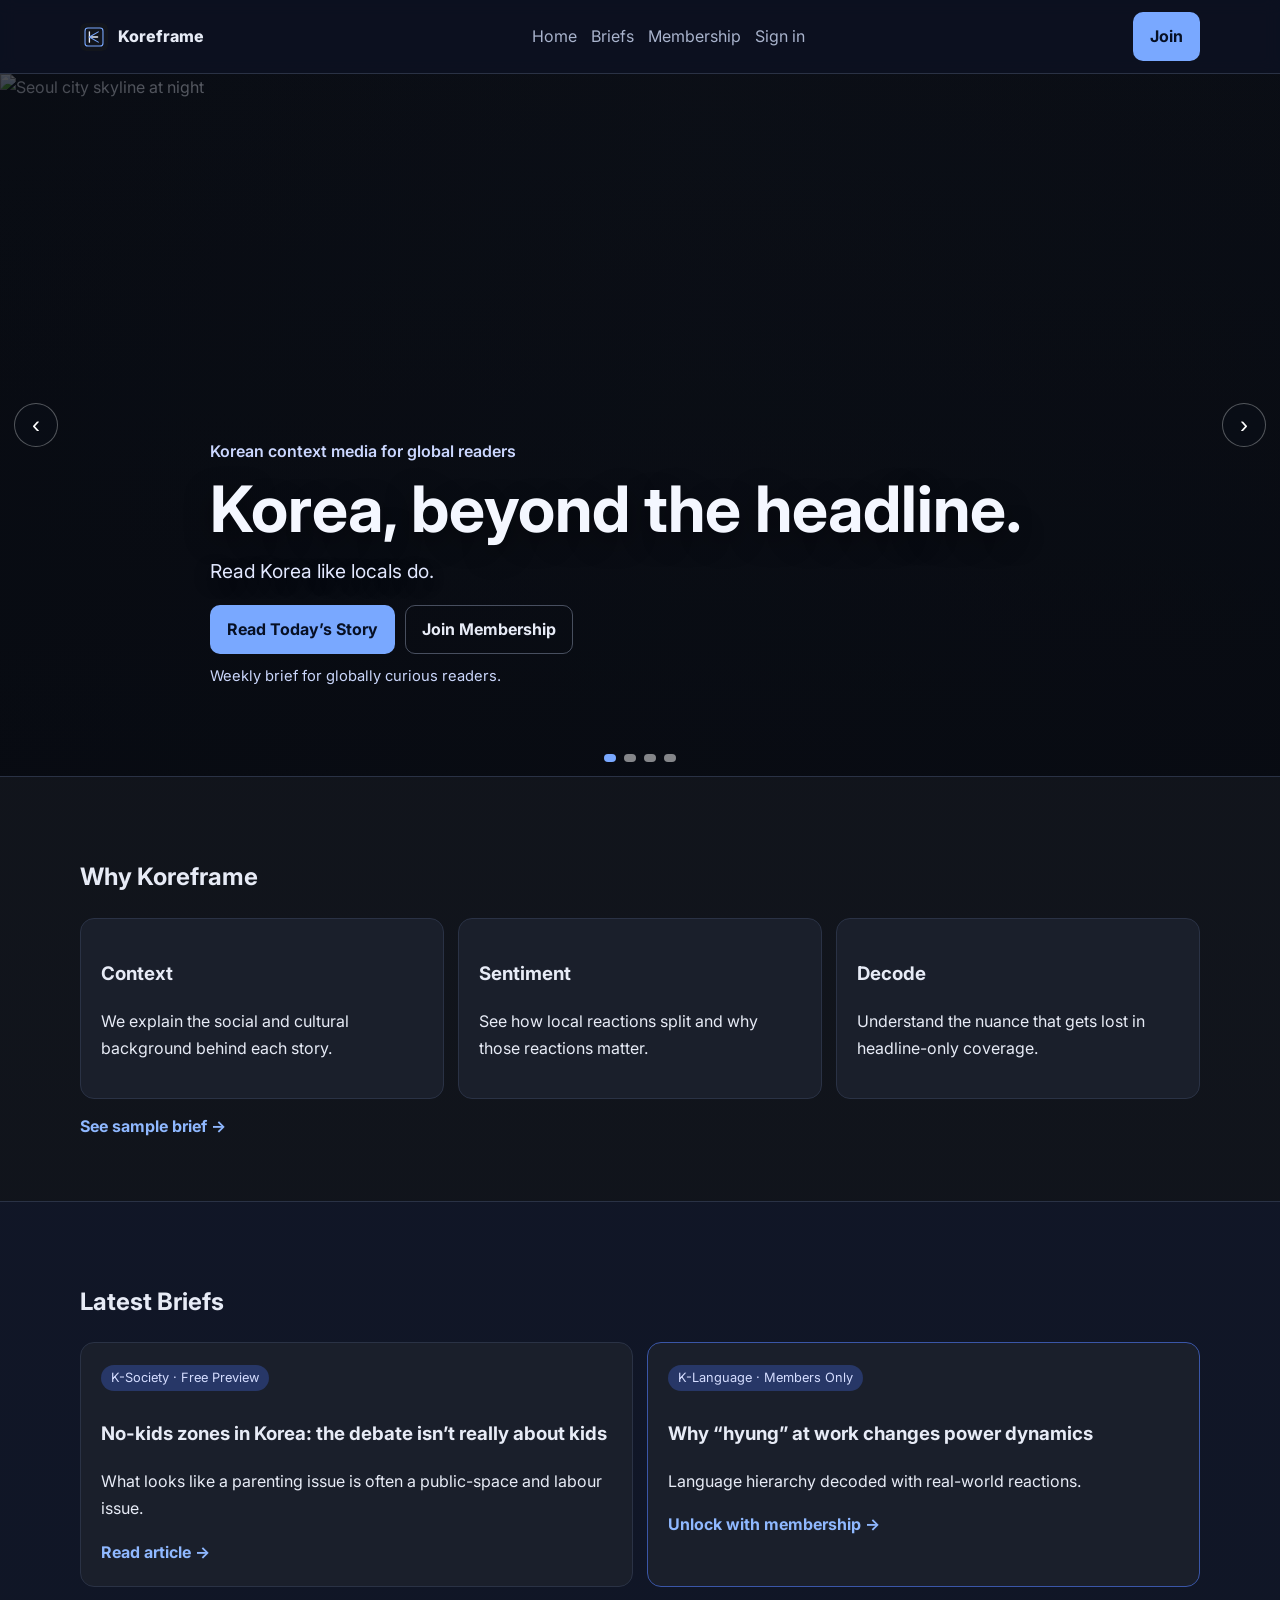
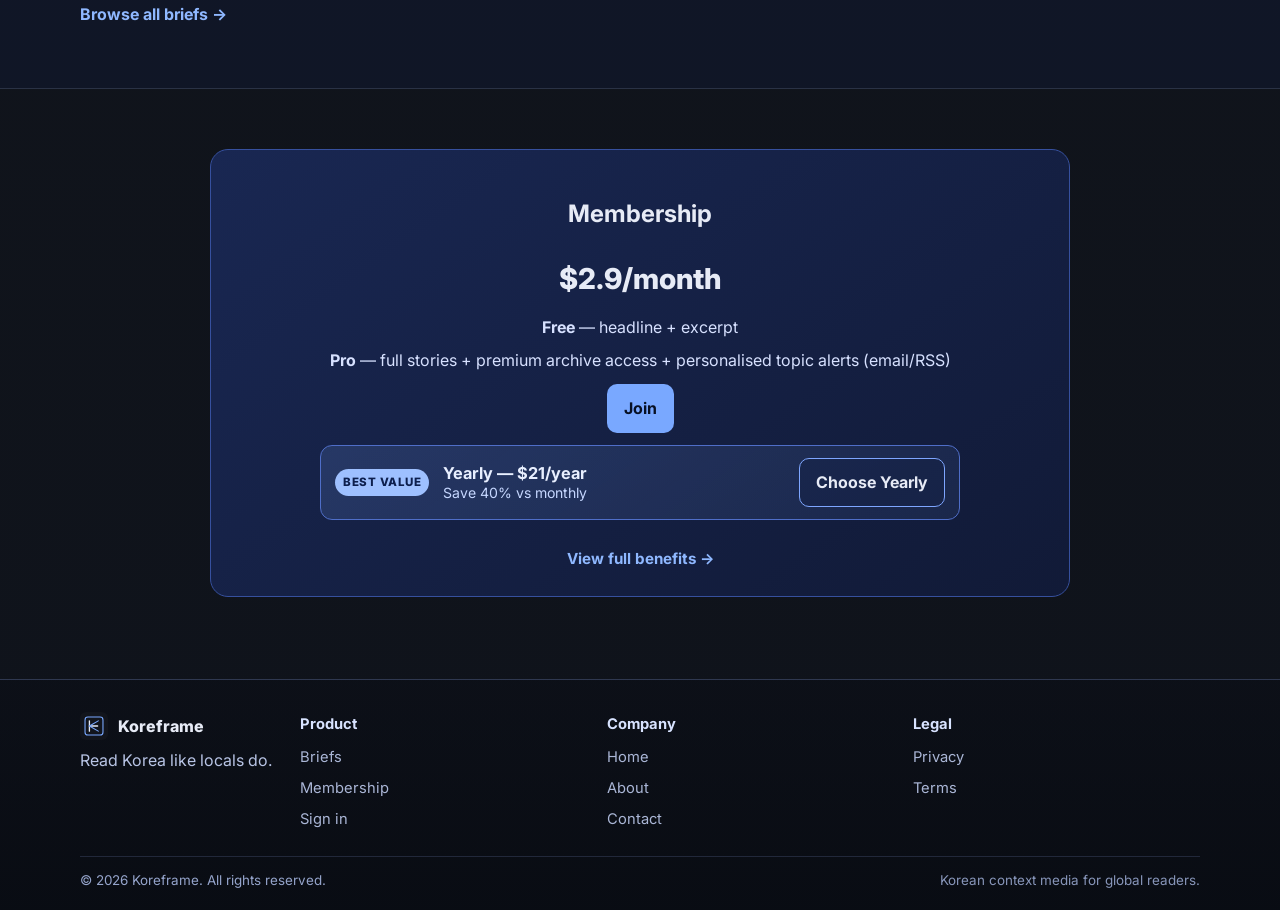
==== index.html @ 831e6443 "feat: add sign-in and join wireframe pages aligned with current design system" ====
<!doctype html>
<html lang="en">
  <head>
    <meta charset="UTF-8" />
    <meta name="viewport" content="width=device-width, initial-scale=1.0" />
    <title>Koreframe — Read Korea like locals do.</title>
    <meta name="description" content="Korean context media for global readers." />
    <link rel="icon" type="image/svg+xml" href="assets/koreframe-icon.svg" />
    <link rel="preconnect" href="https://fonts.googleapis.com" />
    <link rel="preconnect" href="https://fonts.gstatic.com" crossorigin />
    <link href="https://fonts.googleapis.com/css2?family=Inter:wght@400;500;700;800&display=swap" rel="stylesheet" />
    <link rel="stylesheet" href="styles.css" />
  </head>
  <body>
    <header class="site-header">
      <div class="container nav">
        <div class="logo"><img src="assets/koreframe-icon.svg" alt="Koreframe icon" class="logo-icon" /> <span>Koreframe</span></div>
        <nav>
          <a href="index.html">Home</a>
          <a href="briefs.html">Briefs</a>
          <a href="membership.html">Membership</a>
          <a href="signin.html">Sign in</a>
        </nav>
        <a class="btn btn-primary" href="join.html">Join</a>
      </div>
    </header>

    <main>
      <section class="hero-visual" id="home" aria-label="Korean visual hero">
        <div class="hero-carousel" id="koreaCarousel">
          <div class="slides-track">
            <div class="slide"><img src="https://images.unsplash.com/photo-1538485399081-7191377e8241?q=80&w=2600&auto=format&fit=crop" alt="Seoul city skyline at night" loading="eager" /></div>
            <div class="slide"><img src="https://images.unsplash.com/photo-1535189043414-47a3c49a0bed?q=80&w=2600&auto=format&fit=crop" alt="Traditional Korean hanok village street" loading="lazy" /></div>
            <div class="slide"><img src="https://images.unsplash.com/photo-1549692520-acc6669e2f0c?q=80&w=2600&auto=format&fit=crop" alt="Korean street food and market atmosphere" loading="lazy" /></div>
            <div class="slide"><img src="https://images.unsplash.com/photo-1548115184-bc6544d06a58?q=80&w=2600&auto=format&fit=crop" alt="Seoul skyline and city lights" loading="lazy" /></div>
          </div>

          <div class="hero-overlay"></div>

          <div class="container hero-content">
            <p class="eyebrow">Korean context media for global readers</p>
            <h1>Korea, beyond the headline.</h1>
            <p class="sub">Read Korea like locals do.</p>
            <div class="cta-group">
              <a class="btn btn-primary" href="article.html">Read Today’s Story</a>
              <a class="btn btn-ghost" href="membership.html">Join Membership</a>
            </div>
            <p class="micro-proof">Weekly brief for globally curious readers.</p>
          </div>

          <button class="carousel-btn prev" aria-label="Previous image">‹</button>
          <button class="carousel-btn next" aria-label="Next image">›</button>
          <div class="dots" aria-hidden="true"></div>
        </div>
      </section>

      <section id="why" class="section">
        <div class="container">
          <h2>Why Koreframe</h2>
          <div class="grid-3">
            <article class="card"><h3>Context</h3><p>We explain the social and cultural background behind each story.</p></article>
            <article class="card"><h3>Sentiment</h3><p>See how local reactions split and why those reactions matter.</p></article>
            <article class="card"><h3>Decode</h3><p>Understand the nuance that gets lost in headline-only coverage.</p></article>
          </div>
          <p class="section-link"><a href="briefs.html">See sample brief →</a></p>
        </div>
      </section>

      <section id="briefs" class="section alt">
        <div class="container">
          <h2>Latest Briefs</h2>
          <div class="grid-2">
            <article class="post-card">
              <span class="tag">K-Society · Free Preview</span>
              <h3>No-kids zones in Korea: the debate isn’t really about kids</h3>
              <p>What looks like a parenting issue is often a public-space and labour issue.</p>
              <a href="article.html">Read article →</a>
            </article>
            <article class="post-card premium">
              <span class="tag">K-Language · Members Only</span>
              <h3>Why “hyung” at work changes power dynamics</h3>
              <p>Language hierarchy decoded with real-world reactions.</p>
              <a href="membership.html">Unlock with membership →</a>
            </article>
          </div>
          <p class="section-link"><a href="briefs.html">Browse all briefs →</a></p>
        </div>
      </section>

      <section id="membership" class="section paywall">
        <div class="container paywall-inner">
          <h2>Membership</h2>
          <p class="price">$2.9/month</p>
          <div class="plans">
            <p><strong>Free</strong> — headline + excerpt</p>
            <p><strong>Pro</strong> — full stories + premium archive access + personalised topic alerts (email/RSS)</p>
          </div>
          <div class="pricing-cta-stack">
            <a class="btn btn-primary" href="join.html">Join</a>
            <div class="annual-highlight" role="note" aria-label="Best value yearly plan">
              <span class="annual-badge">BEST VALUE</span>
              <div class="annual-text">
                <strong>Yearly — $21/year</strong>
                <span>Save 40% vs monthly</span>
              </div>
              <a class="btn btn-ghost annual-btn" href="membership.html">Choose Yearly</a>
            </div>
            <p class="section-link small"><a href="membership.html">View full benefits →</a></p>
          </div>
        </div>
      </section>
    </main>
        <footer class="site-footer">
      <div class="container footer-top">
        <div class="footer-brand">
          <div class="logo footer-logo"><img src="assets/koreframe-icon.svg" alt="Koreframe icon" class="logo-icon" /> <span>Koreframe</span></div>
          <p>Read Korea like locals do.</p>
        </div>

        <div class="footer-cols">
          <div class="footer-col">
            <h4>Product</h4>
            <a href="briefs.html">Briefs</a>
            <a href="membership.html">Membership</a>
            <a href="signin.html">Sign in</a>
          </div>
          <div class="footer-col">
            <h4>Company</h4>
            <a href="index.html">Home</a>
            <a href="#">About</a>
            <a href="#">Contact</a>
          </div>
          <div class="footer-col">
            <h4>Legal</h4>
            <a href="#">Privacy</a>
            <a href="#">Terms</a>
          </div>
        </div>
      </div>
      <div class="container footer-bottom">
        <span>© 2026 Koreframe. All rights reserved.</span>
        <span class="footer-note">Korean context media for global readers.</span>
      </div>
    </footer>


    <script>
      (function initCarousel(){
        const root = document.getElementById('koreaCarousel');
        if (!root) return;
        const track = root.querySelector('.slides-track');
        const slides = Array.from(root.querySelectorAll('.slide'));
        const dotsWrap = root.querySelector('.dots');
        const prev = root.querySelector('.prev');
        const next = root.querySelector('.next');
        let idx = 0;
        let timer;

        slides.forEach((_, i) => {
          const b = document.createElement('button');
          b.className = 'dot' + (i === 0 ? ' active' : '');
          b.setAttribute('aria-label', 'Go to slide ' + (i + 1));
          b.addEventListener('click', () => go(i));
          dotsWrap.appendChild(b);
        });
        const dots = Array.from(root.querySelectorAll('.dot'));

        function render(){
          track.style.transform = `translateX(-${idx * 100}%)`;
          dots.forEach((d, i) => d.classList.toggle('active', i === idx));
        }
        function go(n){ idx = (n + slides.length) % slides.length; render(); }
        function auto(){ clearInterval(timer); timer = setInterval(() => go(idx + 1), 4500); }

        prev.addEventListener('click', () => { go(idx - 1); auto(); });
        next.addEventListener('click', () => { go(idx + 1); auto(); });
        root.addEventListener('mouseenter', () => clearInterval(timer));
        root.addEventListener('mouseleave', auto);

        render();
        requestAnimationFrame(() => root.classList.add('ready'));
        auto();
      })();
    </script>
  </body>
</html>
---- styles.css ----
:root { --bg:#12151c; --surface:#1a1f2b; --text:#e7ebf6; --muted:#a9b3cc; --primary:#79a8ff; --border:#2a3245; }
*{box-sizing:border-box}
body{margin:0;font-family:Inter,system-ui,sans-serif;color:var(--text);background:linear-gradient(180deg,var(--bg),#0f131b);line-height:1.7}
.container{width:min(1120px,92%);margin:0 auto}
.site-header{position:sticky;top:0;background:rgba(11,16,32,.78);backdrop-filter:blur(8px);border-bottom:1px solid var(--border);z-index:10}
.nav{display:flex;justify-content:space-between;align-items:center;padding:12px 0;gap:16px}
.logo{font-weight:800;display:flex;align-items:center;gap:10px}.logo-icon{width:28px;height:28px;display:block}
nav{display:flex;gap:14px}nav a{text-decoration:none;color:var(--muted)}nav a:hover{color:#fff}

.btn{display:inline-flex;align-items:center;justify-content:center;padding:10px 16px;border-radius:10px;text-decoration:none;border:1px solid transparent;font-weight:700}
.btn-primary{background:var(--primary);color:#071024}.btn-ghost{border-color:rgba(206,220,255,.32);color:var(--text)}

.section{padding:60px 0}.section.alt{background:rgba(17,24,49,.55);border-top:1px solid var(--border);border-bottom:1px solid var(--border)}
.grid-3,.grid-2{display:grid;gap:14px}.grid-3{grid-template-columns:repeat(3,1fr)}.grid-2{grid-template-columns:repeat(2,1fr)}
.card,.post-card{background:var(--surface);border:1px solid var(--border);border-radius:14px;padding:20px}
.post-card .tag{display:inline-block;background:#273767;color:#d5ddff;border-radius:999px;padding:2px 10px;font-size:.8rem;margin-bottom:8px}
.post-card a,.section-link a{color:#8fb8ff;text-decoration:none;font-weight:700}
.post-card.premium{border-color:#3a56a8}
.section-link{margin:14px 0 0}.section-link.small{font-size:.95rem}

.paywall-inner{text-align:center;background:linear-gradient(145deg,#192752,#111a37);border:1px solid #36509e;border-radius:18px;padding:24px 18px;max-width:860px;margin:0 auto}
.price{font-size:1.8rem;font-weight:800;margin:4px 0 10px}
.plans p{margin:6px 0;color:#d7e1ff}

/* hero visual */
.hero-visual{position:relative;border-bottom:1px solid var(--border)}
.hero-carousel{position:relative;overflow:hidden;min-height:clamp(520px,78vh,760px);background:#0f131b}
.slides-track{display:flex;width:100%;transform:translateX(0)}
.hero-carousel.ready .slides-track{transition:transform 700ms cubic-bezier(.22,.61,.36,1)}
.slide{flex:0 0 100%;width:100%;position:relative}
.slide img{width:100%;height:clamp(520px,78vh,760px);object-fit:cover;display:block}
.hero-overlay{position:absolute;inset:0;background:linear-gradient(180deg,rgba(7,10,17,.28) 0%, rgba(7,10,17,.45) 38%, rgba(7,10,17,.76) 100%),linear-gradient(90deg,rgba(7,10,17,.62) 0%, rgba(7,10,17,.25) 55%, rgba(7,10,17,.45) 100%);pointer-events:none}
.hero-content{position:absolute;left:0;right:0;bottom:clamp(30px,8vh,76px);z-index:2;max-width:860px}
.eyebrow{margin:0 0 8px;color:#cbd7ff;font-weight:600}
.hero-content h1{font-size:clamp(2.1rem,5.6vw,4rem);margin:0 0 12px;line-height:1.08;color:#f4f7ff;text-shadow:0 8px 28px rgba(0,0,0,.45)}
.hero-content .sub{margin:0;max-width:760px;color:#e2e8ff;font-size:clamp(1rem,1.65vw,1.2rem);text-shadow:0 6px 18px rgba(0,0,0,.4)}
.cta-group{margin-top:18px;display:flex;gap:10px;flex-wrap:wrap}
.micro-proof{margin-top:10px;color:#c9d5fa;font-size:.92rem}

.carousel-btn{position:absolute;top:50%;transform:translateY(-50%);border:1px solid rgba(255,255,255,.3);background:rgba(10,15,25,.55);color:#fff;width:44px;height:44px;border-radius:999px;cursor:pointer;font-size:1.5rem;line-height:1;z-index:3}
.carousel-btn:hover{background:rgba(10,15,25,.85)}.carousel-btn.prev{left:14px}.carousel-btn.next{right:14px}
.dots{position:absolute;left:50%;bottom:14px;transform:translateX(-50%);display:flex;gap:8px;z-index:3}
.dot{width:8px;height:8px;border-radius:999px;border:0;background:rgba(255,255,255,.5);cursor:pointer}.dot.active{background:#79a8ff}

/* article pages */
.article-mode{background:linear-gradient(180deg,var(--bg),#0f131b);color:var(--text);font-family:'Noto Sans KR',Inter,sans-serif}
.article-mode .site-header{background:rgba(18,21,28,.86);border-bottom:1px solid var(--border)}
.article-mode nav a{color:var(--muted)}.article-page{padding:30px 0 70px}.article-container{width:min(760px,92%);margin:0 auto}
.article-title{font-size:clamp(1.55rem,3.4vw,2.25rem);line-height:1.35;color:var(--text);margin:8px 0 18px}
.article-meta-top{display:flex;gap:12px;align-items:center}.author-avatar{width:44px;height:44px;border-radius:999px;background:#2a2a2a;display:flex;align-items:center;justify-content:center;font-weight:700}
.author-date{color:var(--muted);font-size:.92rem}.tag-row{display:flex;flex-wrap:wrap;gap:8px;margin:10px 0 26px}.tag-row span{border:1px solid var(--border);color:#9bb8ff;padding:4px 8px;border-radius:7px;font-size:.84rem;background:rgba(255,255,255,.01)}
.story-body p{font-size:1.12rem;color:#cfd6ea}.story-body .lead{font-size:1.28rem;font-weight:700;color:var(--text)}.story-body h2{color:#f5a46a;font-size:1.8rem}.inline-emoji{font-size:2rem}
.article-image{width:100%;border:1px solid var(--border);border-radius:8px}
.fade{height:240px;background:linear-gradient(180deg,rgba(18,21,28,0),rgba(186,193,210,.72));border-radius:0 0 10px 10px}
.paywall-box{text-align:center;margin-top:-190px}.btn-pay{width:min(320px,86%);height:52px;border-radius:9px;border:0;font-weight:800}.membership-copy{margin:12px 0 14px;color:#7ecaff;font-weight:800;line-height:1.7}.membership-copy.top{margin-top:0}.btn-pay.primary{background:#060606;color:#fff;width:min(280px,86%)}

@media (max-width:860px){
  nav{display:none}
  .grid-3,.grid-2{grid-template-columns:1fr}
  .hero-carousel{min-height:64vh}
  .slide img{height:64vh}
  .hero-content{bottom:26px}
  .hero-content h1{font-size:clamp(1.8rem,8vw,2.6rem)}
}


h1 { margin: 0 0 10px; font-size: clamp(1.8rem, 4vw, 2.6rem); }
.logo { text-decoration: none; color: var(--text); }
nav a[aria-current="page"] { color: #fff; font-weight: 700; }
.chip-row { display:flex; gap:8px; flex-wrap:wrap; }
.chip { padding:6px 10px; border-radius:999px; border:1px solid var(--border); color: var(--muted); font-size:.86rem; }
.chip.active { color:#fff; border-color:#4c6ac2; background:rgba(121,168,255,.12); }
.pricing-grid { display:grid; gap:14px; grid-template-columns: repeat(3, minmax(0,1fr)); }
.plan-card .plan-price { font-size:1.5rem; font-weight:800; margin:6px 0 8px; }
.plan-list { margin:0 0 16px 18px; color:#d8e0ff; }
.plan-list li { margin:6px 0; }
.plan-card.featured { border-color:#4c6ac2; box-shadow:0 0 0 1px rgba(121,168,255,.2) inset; }
@media (max-width:860px){ .pricing-grid{ grid-template-columns:1fr; } }


.brief-thumb{width:100%;height:160px;object-fit:cover;border-radius:10px;border:1px solid var(--border);margin:0 0 12px;display:block}


.site-footer{border-top:1px solid var(--border);padding:24px 0 30px;background:rgba(9,12,19,.35)}
.footer-inner{display:flex;justify-content:space-between;gap:16px;align-items:flex-start}
.footer-inner p{margin:4px 0 0;color:var(--muted)}
.footer-links{display:flex;flex-wrap:wrap;gap:12px}
.footer-links a{text-decoration:none;color:var(--muted)}
.footer-links a:hover{color:#fff}
@media (max-width:860px){.footer-inner{flex-direction:column}}


.pricing-cta-stack{display:flex;flex-direction:column;align-items:center;gap:12px;margin-top:10px}
.annual-highlight{
  width:min(640px, 92%);
  display:flex;
  align-items:center;
  justify-content:space-between;
  gap:14px;
  padding:12px 14px;
  border-radius:12px;
  border:1px solid #4f6ec8;
  background:linear-gradient(145deg, rgba(121,168,255,.16), rgba(121,168,255,.08));
}
.annual-badge{
  font-size:.72rem;
  font-weight:800;
  letter-spacing:.5px;
  color:#0d1f4e;
  background:#9ec0ff;
  padding:4px 8px;
  border-radius:999px;
  white-space:nowrap;
}
.annual-text{display:flex;flex-direction:column;align-items:flex-start;line-height:1.3;color:#e8efff;flex:1}
.annual-text strong{font-size:1.02rem}
.annual-text span{font-size:.88rem;color:#c6d7ff}
.annual-btn{white-space:nowrap;border-color:#7ea6ff;background:rgba(12,24,58,.28)}
@media (max-width:860px){
  .annual-highlight{flex-direction:column;align-items:flex-start}
  .annual-btn{width:100%}
}


/* membership plan card button alignment */
.plan-card{display:flex;flex-direction:column}
.plan-list{flex:1}
.plan-card .btn{width:100%;justify-content:center;display:flex;margin-top:auto;text-align:center}


/* Enhanced footer */
.site-footer{
  border-top: 1px solid #2f3850;
  padding: 32px 0 18px;
  background: linear-gradient(180deg, rgba(10,13,21,.55), rgba(8,11,18,.85));
  margin-top: 22px;
}
.footer-top{
  display:flex;
  justify-content:space-between;
  gap:28px;
  align-items:flex-start;
  padding-bottom:18px;
}
.footer-brand{max-width:360px}
.footer-logo{margin-bottom:8px}
.footer-brand p{margin:0;color:#b8c4e5;line-height:1.55}
.footer-cols{display:grid;grid-template-columns:repeat(3,minmax(120px,1fr));gap:20px;flex:1}
.footer-col h4{margin:0 0 8px;font-size:.92rem;color:#d8e3ff}
.footer-col a{display:block;text-decoration:none;color:#aab6d6;margin:6px 0;font-size:.92rem}
.footer-col a:hover{color:#fff}
.footer-bottom{
  border-top:1px solid rgba(129,152,208,.2);
  padding-top:12px;
  display:flex;
  justify-content:space-between;
  gap:10px;
  color:#95a4cb;
  font-size:.84rem;
}
.footer-note{opacity:.9}

@media (max-width:860px){
  .footer-top{flex-direction:column}
  .footer-cols{grid-template-columns:repeat(2,minmax(120px,1fr));width:100%}
  .footer-bottom{flex-direction:column}
}


/* auth pages */
.auth-wrap{padding-top:44px;padding-bottom:56px}
.auth-grid{display:grid;grid-template-columns:1.2fr .8fr;gap:14px}
.auth-card label{display:block;font-size:.9rem;color:#cdd8f7;margin:10px 0 6px}
.auth-card input{width:100%;height:44px;border-radius:10px;border:1px solid var(--border);background:#121826;color:#e7ebf6;padding:0 12px;outline:none}
.auth-card input:focus{border-color:#5f86df;box-shadow:0 0 0 3px rgba(121,168,255,.15)}
.auth-row{display:flex;justify-content:space-between;align-items:center;margin:10px 0 14px;font-size:.88rem;color:var(--muted)}
.remember{display:flex;gap:8px;align-items:center}
.auth-btn{width:100%;margin-top:10px}
.auth-note{margin:12px 0 0;color:var(--muted);font-size:.92rem}
.auth-note a,.auth-row a{color:#8fb8ff;text-decoration:none}
.auth-side h3{margin-top:0}
.featured-side{border-color:#4c6ac2;background:linear-gradient(145deg, rgba(121,168,255,.12), rgba(121,168,255,.04))}
@media (max-width:960px){.auth-grid{grid-template-columns:1fr}}
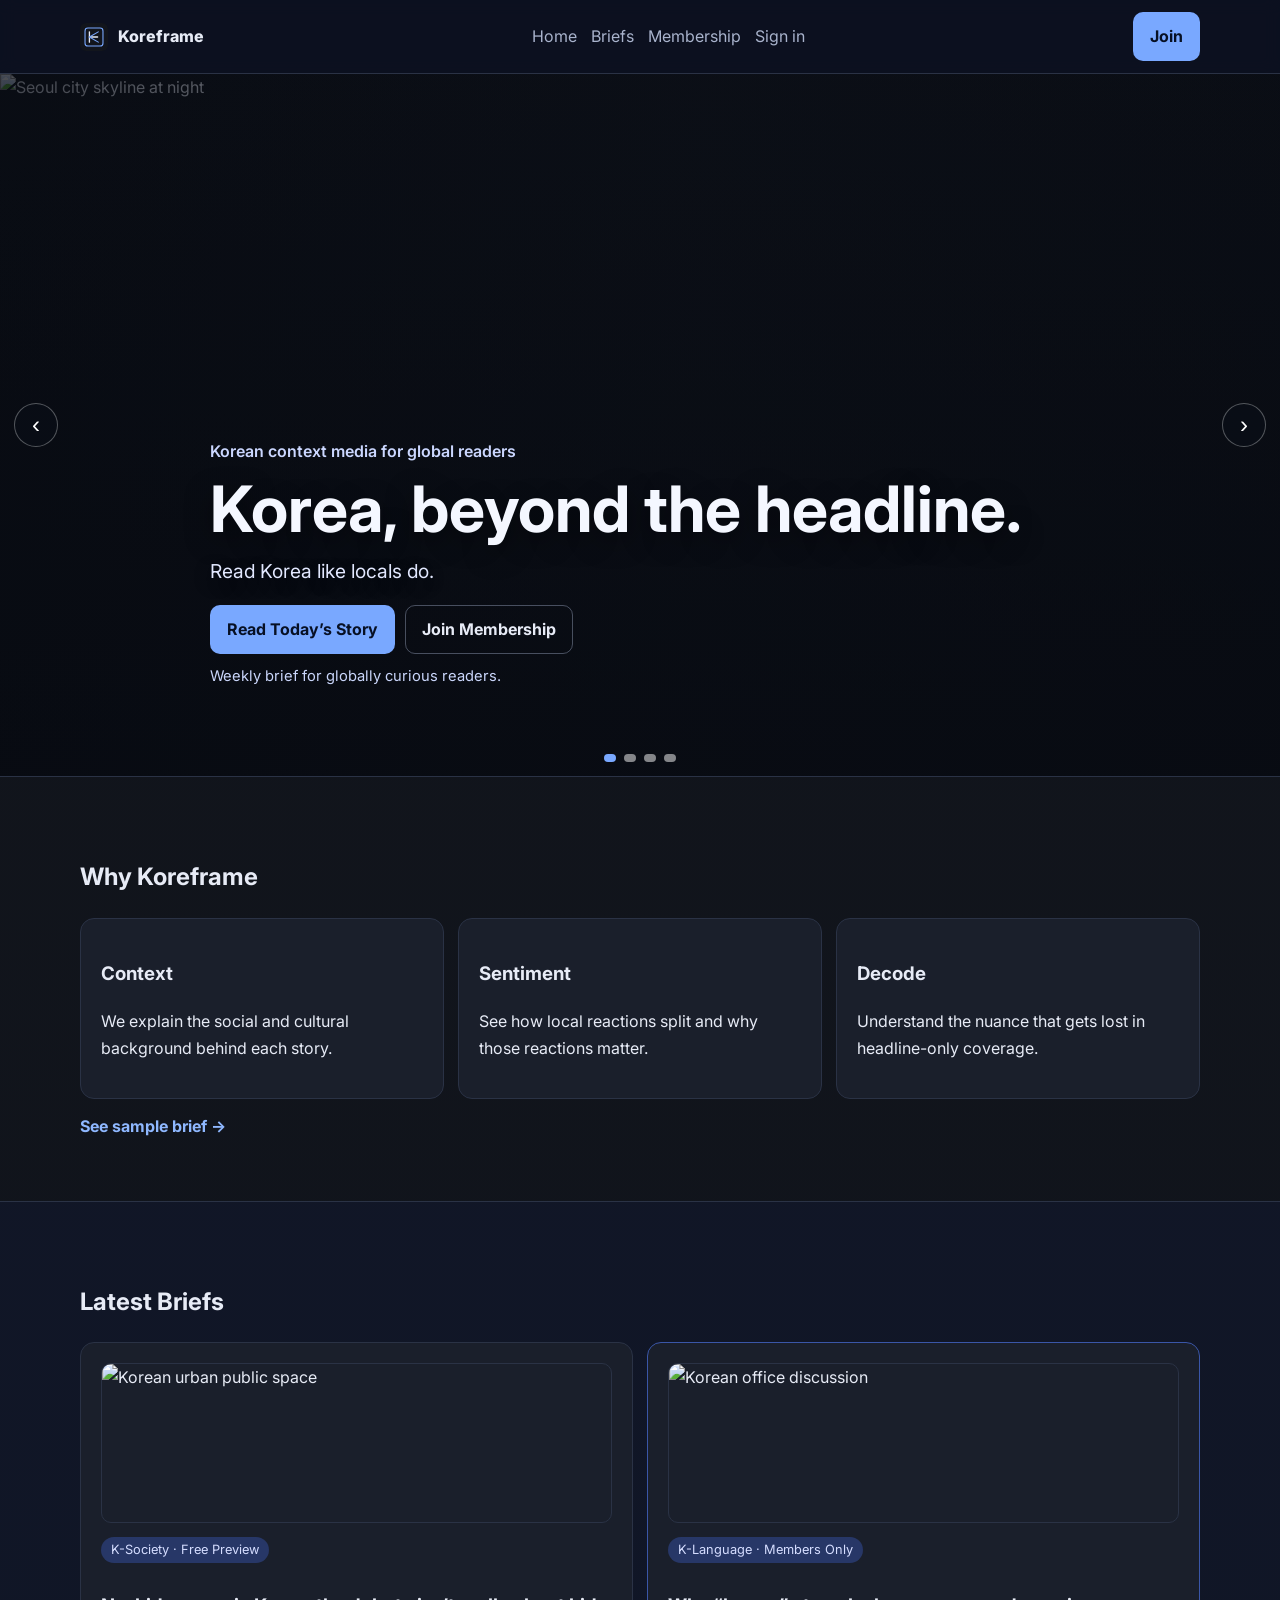
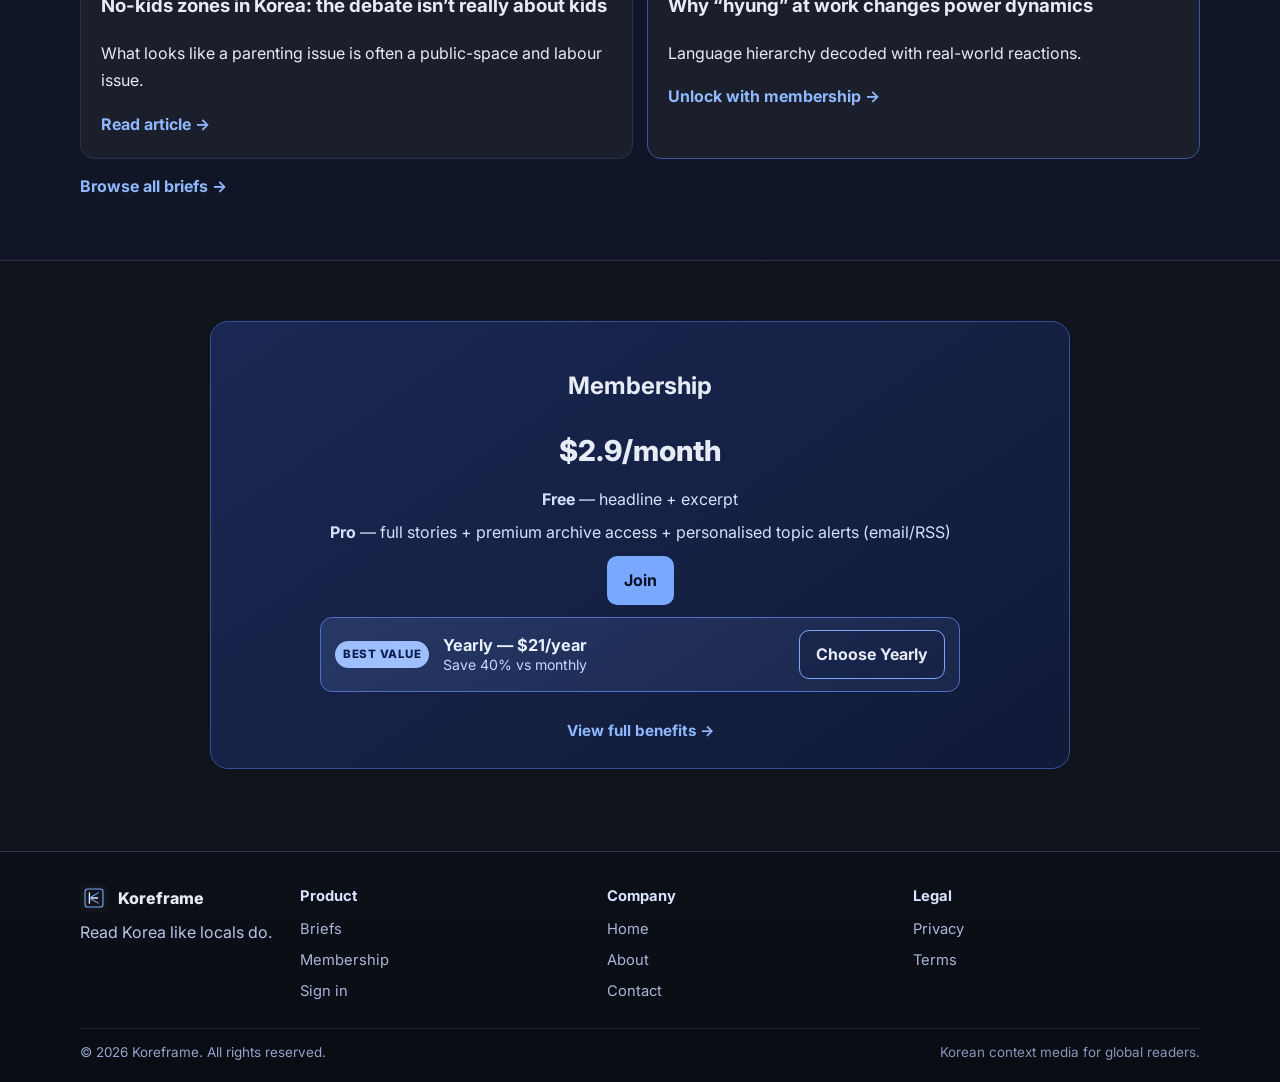
==== commit 0adc8d07: "feat: add representative thumbnail images to latest briefs cards on landing" ====
--- a/index.html
+++ b/index.html
@@ -71,12 +71,14 @@
           <h2>Latest Briefs</h2>
           <div class="grid-2">
             <article class="post-card">
+              <img class="brief-thumb" src="https://images.unsplash.com/photo-1470229722913-7c0e2dbbafd3?q=80&w=1400&auto=format&fit=crop" alt="Korean urban public space" loading="lazy" />
               <span class="tag">K-Society · Free Preview</span>
               <h3>No-kids zones in Korea: the debate isn’t really about kids</h3>
               <p>What looks like a parenting issue is often a public-space and labour issue.</p>
               <a href="article.html">Read article →</a>
             </article>
             <article class="post-card premium">
+              <img class="brief-thumb" src="https://images.unsplash.com/photo-1517154421773-0529f29ea451?q=80&w=1400&auto=format&fit=crop" alt="Korean office discussion" loading="lazy" />
               <span class="tag">K-Language · Members Only</span>
               <h3>Why “hyung” at work changes power dynamics</h3>
               <p>Language hierarchy decoded with real-world reactions.</p>
--- a/styles.css
+++ b/styles.css
@@ -174,10 +174,21 @@
 .auth-card input{width:100%;height:44px;border-radius:10px;border:1px solid var(--border);background:#121826;color:#e7ebf6;padding:0 12px;outline:none}
 .auth-card input:focus{border-color:#5f86df;box-shadow:0 0 0 3px rgba(121,168,255,.15)}
 .auth-row{display:flex;justify-content:space-between;align-items:center;margin:10px 0 14px;font-size:.88rem;color:var(--muted)}
-.remember{display:flex;gap:8px;align-items:center}
+.remember{display:flex;gap:8px;align-items:center;line-height:1}
 .auth-btn{width:100%;margin-top:10px}
 .auth-note{margin:12px 0 0;color:var(--muted);font-size:.92rem}
 .auth-note a,.auth-row a{color:#8fb8ff;text-decoration:none}
 .auth-side h3{margin-top:0}
 .featured-side{border-color:#4c6ac2;background:linear-gradient(145deg, rgba(121,168,255,.12), rgba(121,168,255,.04))}
 @media (max-width:960px){.auth-grid{grid-template-columns:1fr}}
+
+.oauth-google{display:flex;align-items:center;justify-content:center;gap:10px}
+.g-icon{display:inline-flex;align-items:center;justify-content:center;width:24px;height:24px;border-radius:999px;background:#fff;color:#4285F4;font-weight:800;font-family:Inter,system-ui,sans-serif;font-size:.9rem}
+
+.join-single{grid-template-columns:minmax(0,680px);justify-content:center}
+
+.remember input{width:16px;height:16px;margin:0;accent-color:#79a8ff;vertical-align:middle}
+
+.oauth-google{background:#ffffff;color:#1f2937;border-color:#d1d5db}
+.oauth-google:hover{background:#f3f4f6}
+.oauth-google span:last-child{color:#1f2937;font-weight:600}
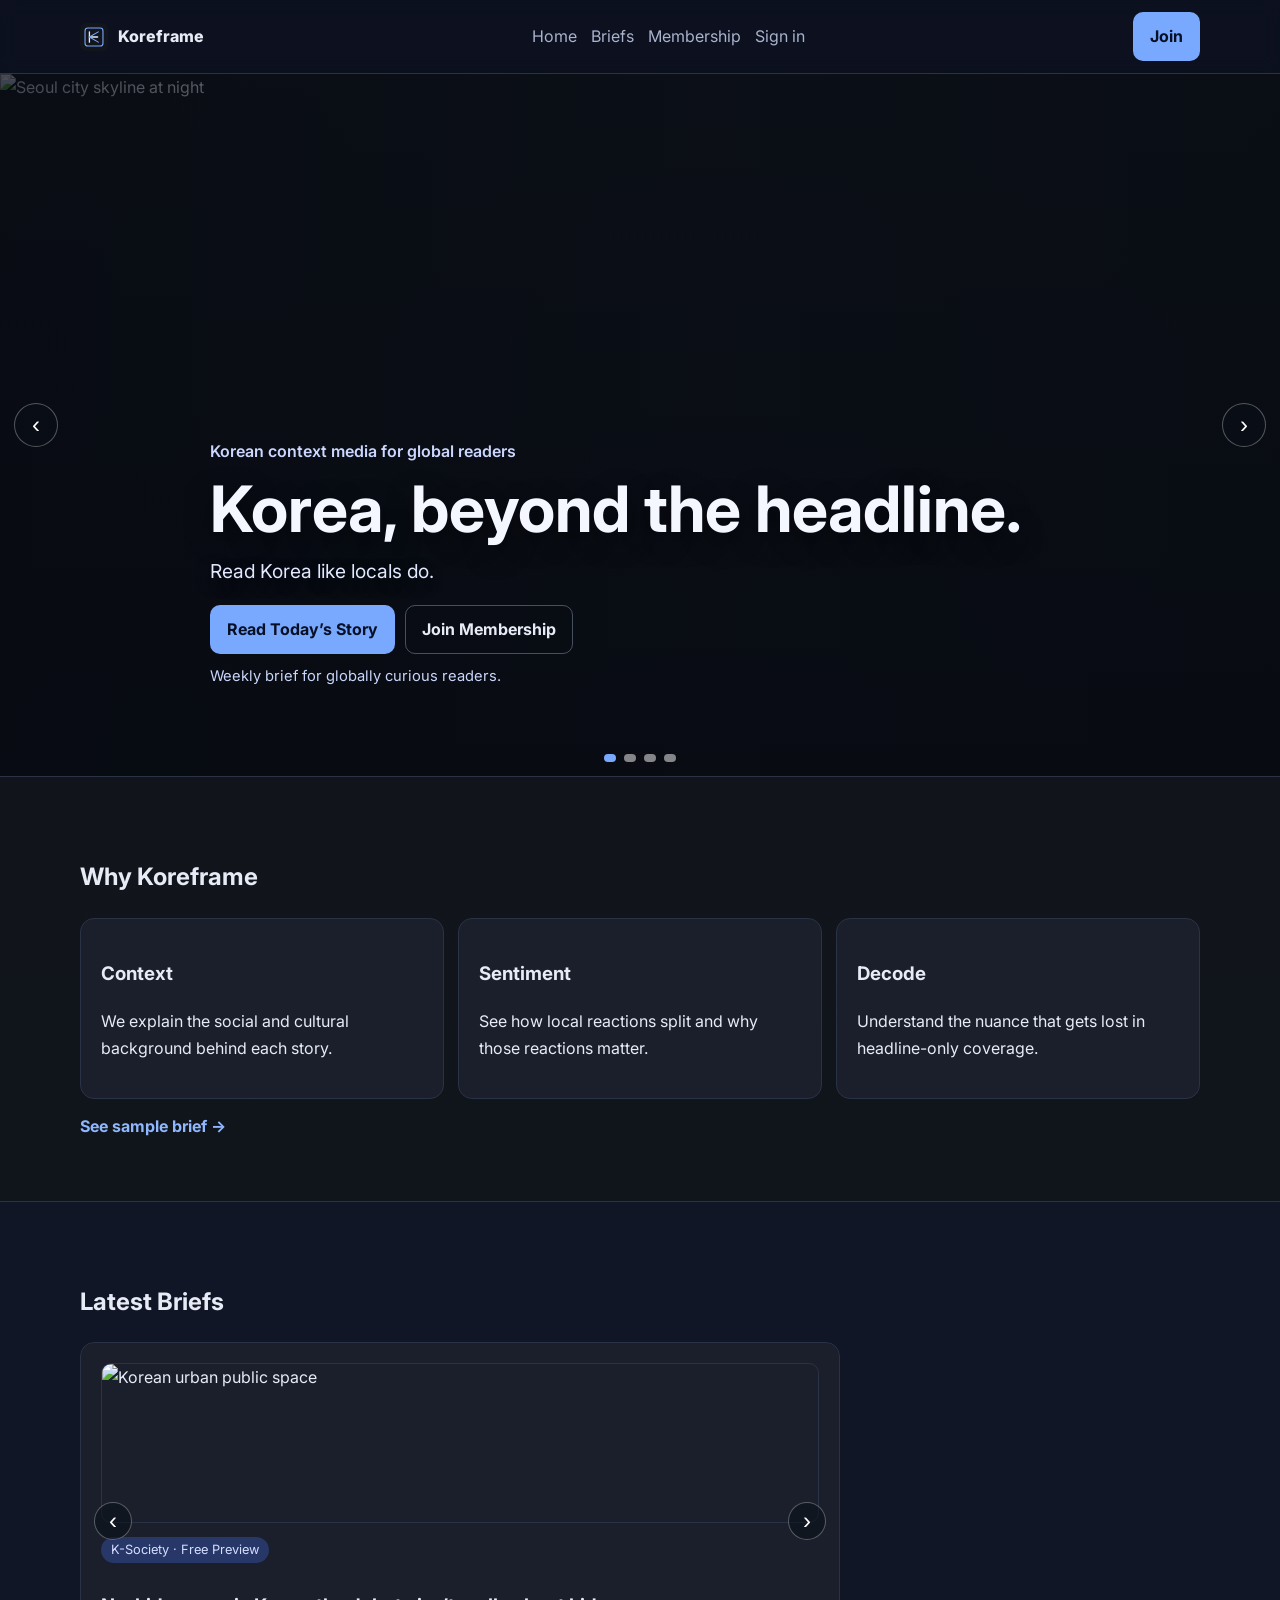
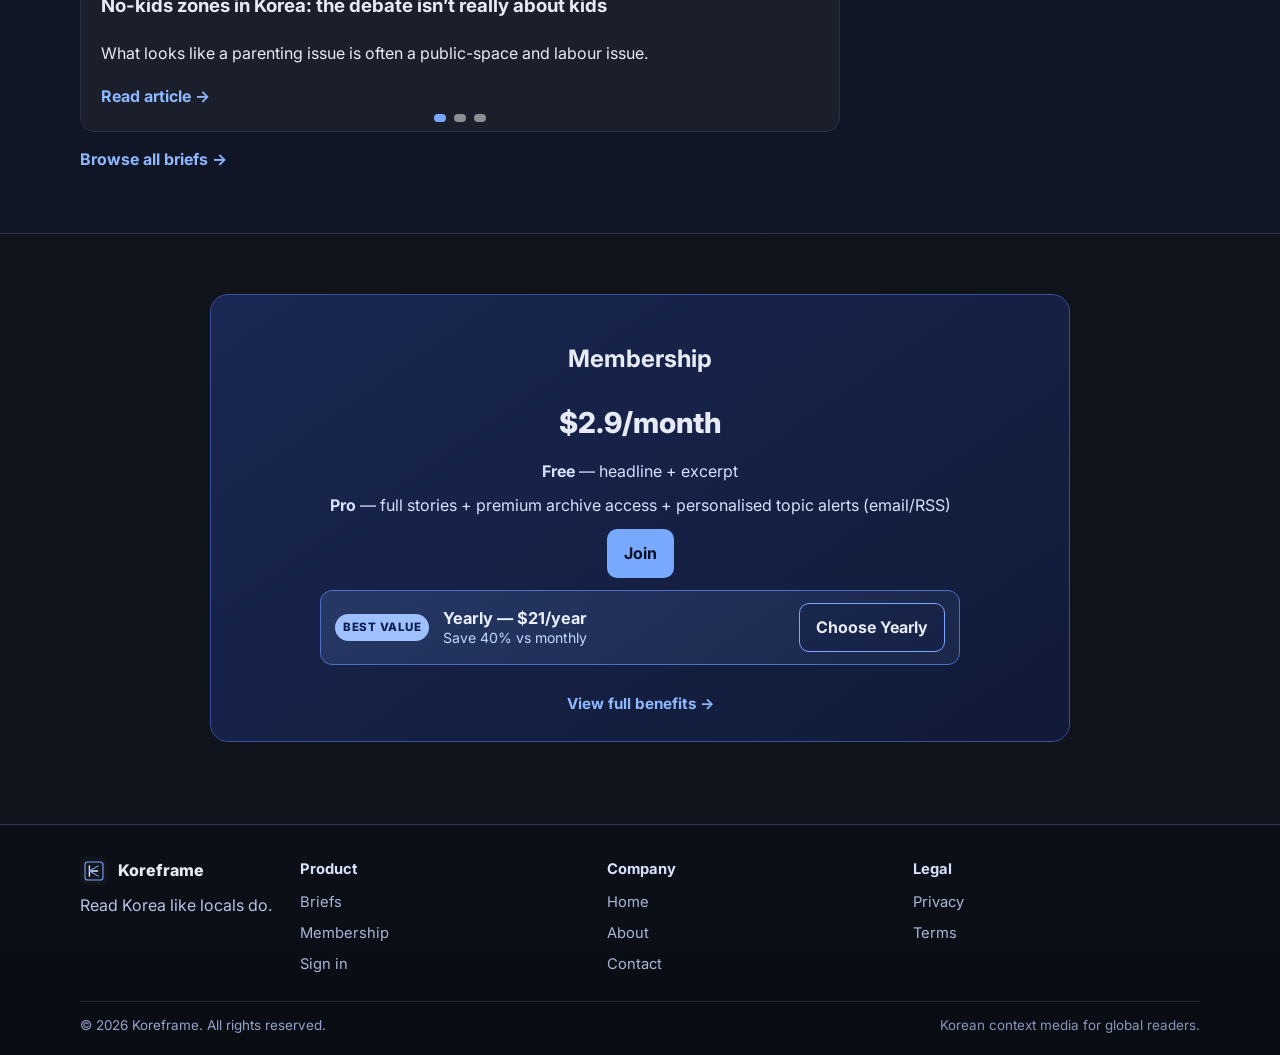
==== commit e18c92ff: "feat: implement rotating latest briefs carousel on landing" ====
--- a/index.html
+++ b/index.html
@@ -69,21 +69,33 @@
       <section id="briefs" class="section alt">
         <div class="container">
           <h2>Latest Briefs</h2>
-          <div class="grid-2">
-            <article class="post-card">
-              <img class="brief-thumb" src="https://images.unsplash.com/photo-1470229722913-7c0e2dbbafd3?q=80&w=1400&auto=format&fit=crop" alt="Korean urban public space" loading="lazy" />
-              <span class="tag">K-Society · Free Preview</span>
-              <h3>No-kids zones in Korea: the debate isn’t really about kids</h3>
-              <p>What looks like a parenting issue is often a public-space and labour issue.</p>
-              <a href="article.html">Read article →</a>
-            </article>
-            <article class="post-card premium">
-              <img class="brief-thumb" src="https://images.unsplash.com/photo-1517154421773-0529f29ea451?q=80&w=1400&auto=format&fit=crop" alt="Korean office discussion" loading="lazy" />
-              <span class="tag">K-Language · Members Only</span>
-              <h3>Why “hyung” at work changes power dynamics</h3>
-              <p>Language hierarchy decoded with real-world reactions.</p>
-              <a href="membership.html">Unlock with membership →</a>
-            </article>
+          <div class="briefs-carousel" id="briefsCarousel">
+            <div class="briefs-track">
+              <article class="post-card brief-slide">
+                <img class="brief-thumb" src="https://images.unsplash.com/photo-1470229722913-7c0e2dbbafd3?q=80&w=1400&auto=format&fit=crop" alt="Korean urban public space" loading="lazy" />
+                <span class="tag">K-Society · Free Preview</span>
+                <h3>No-kids zones in Korea: the debate isn’t really about kids</h3>
+                <p>What looks like a parenting issue is often a public-space and labour issue.</p>
+                <a href="article.html">Read article →</a>
+              </article>
+              <article class="post-card premium brief-slide">
+                <img class="brief-thumb" src="https://images.unsplash.com/photo-1517154421773-0529f29ea451?q=80&w=1400&auto=format&fit=crop" alt="Korean office discussion" loading="lazy" />
+                <span class="tag">K-Language · Members Only</span>
+                <h3>Why “hyung” at work changes power dynamics</h3>
+                <p>Language hierarchy decoded with real-world reactions.</p>
+                <a href="membership.html">Unlock with membership →</a>
+              </article>
+              <article class="post-card brief-slide">
+                <img class="brief-thumb" src="https://images.unsplash.com/photo-1598300042247-d088f8ab3a91?q=80&w=1400&auto=format&fit=crop" alt="Convenience store trend" loading="lazy" />
+                <span class="tag">K-Trend · Free Preview</span>
+                <h3>Why convenience store collabs sell out in hours</h3>
+                <p>From fandom behaviour to scarcity marketing, decoded in one brief.</p>
+                <a href="article-uk.html">Read article →</a>
+              </article>
+            </div>
+            <button class="carousel-btn prev" aria-label="Previous brief">‹</button>
+            <button class="carousel-btn next" aria-label="Next brief">›</button>
+            <div class="dots" aria-hidden="true"></div>
           </div>
           <p class="section-link"><a href="briefs.html">Browse all briefs →</a></p>
         </div>
@@ -183,6 +195,44 @@
         requestAnimationFrame(() => root.classList.add('ready'));
         auto();
       })();
+
+
+      (function initBriefsCarousel(){
+        const root = document.getElementById('briefsCarousel');
+        if (!root) return;
+        const track = root.querySelector('.briefs-track');
+        const slides = Array.from(root.querySelectorAll('.brief-slide'));
+        const dotsWrap = root.querySelector('.dots');
+        const prev = root.querySelector('.prev');
+        const next = root.querySelector('.next');
+        let idx = 0;
+        let timer;
+
+        slides.forEach((_, i) => {
+          const b = document.createElement('button');
+          b.className = 'dot' + (i === 0 ? ' active' : '');
+          b.setAttribute('aria-label', 'Go to brief ' + (i + 1));
+          b.addEventListener('click', () => go(i));
+          dotsWrap.appendChild(b);
+        });
+        const dots = Array.from(root.querySelectorAll('.dot'));
+
+        function render(){
+          track.style.transform = `translateX(-${idx * 100}%)`;
+          dots.forEach((d, i) => d.classList.toggle('active', i === idx));
+        }
+        function go(n){ idx = (n + slides.length) % slides.length; render(); }
+        function auto(){ clearInterval(timer); timer = setInterval(() => go(idx + 1), 5000); }
+
+        prev.addEventListener('click', () => { go(idx - 1); auto(); });
+        next.addEventListener('click', () => { go(idx + 1); auto(); });
+        root.addEventListener('mouseenter', () => clearInterval(timer));
+        root.addEventListener('mouseleave', auto);
+
+        render();
+        requestAnimationFrame(() => root.classList.add('ready'));
+        auto();
+      })();
     </script>
   </body>
 </html>
--- a/styles.css
+++ b/styles.css
@@ -192,3 +192,15 @@
 .oauth-google{background:#ffffff;color:#1f2937;border-color:#d1d5db}
 .oauth-google:hover{background:#f3f4f6}
 .oauth-google span:last-child{color:#1f2937;font-weight:600}
+
+
+/* latest briefs carousel */
+.briefs-carousel{position:relative;overflow:hidden;border-radius:14px}
+.briefs-track{display:flex;width:100%;transform:translateX(0)}
+.briefs-carousel.ready .briefs-track{transition:transform 620ms cubic-bezier(.22,.61,.36,1)}
+.brief-slide{flex:0 0 100%;margin:0}
+#briefs .carousel-btn{width:38px;height:38px;top:46%}
+#briefs .dots{bottom:10px}
+@media (min-width:900px){
+  .briefs-carousel{max-width:760px}
+}
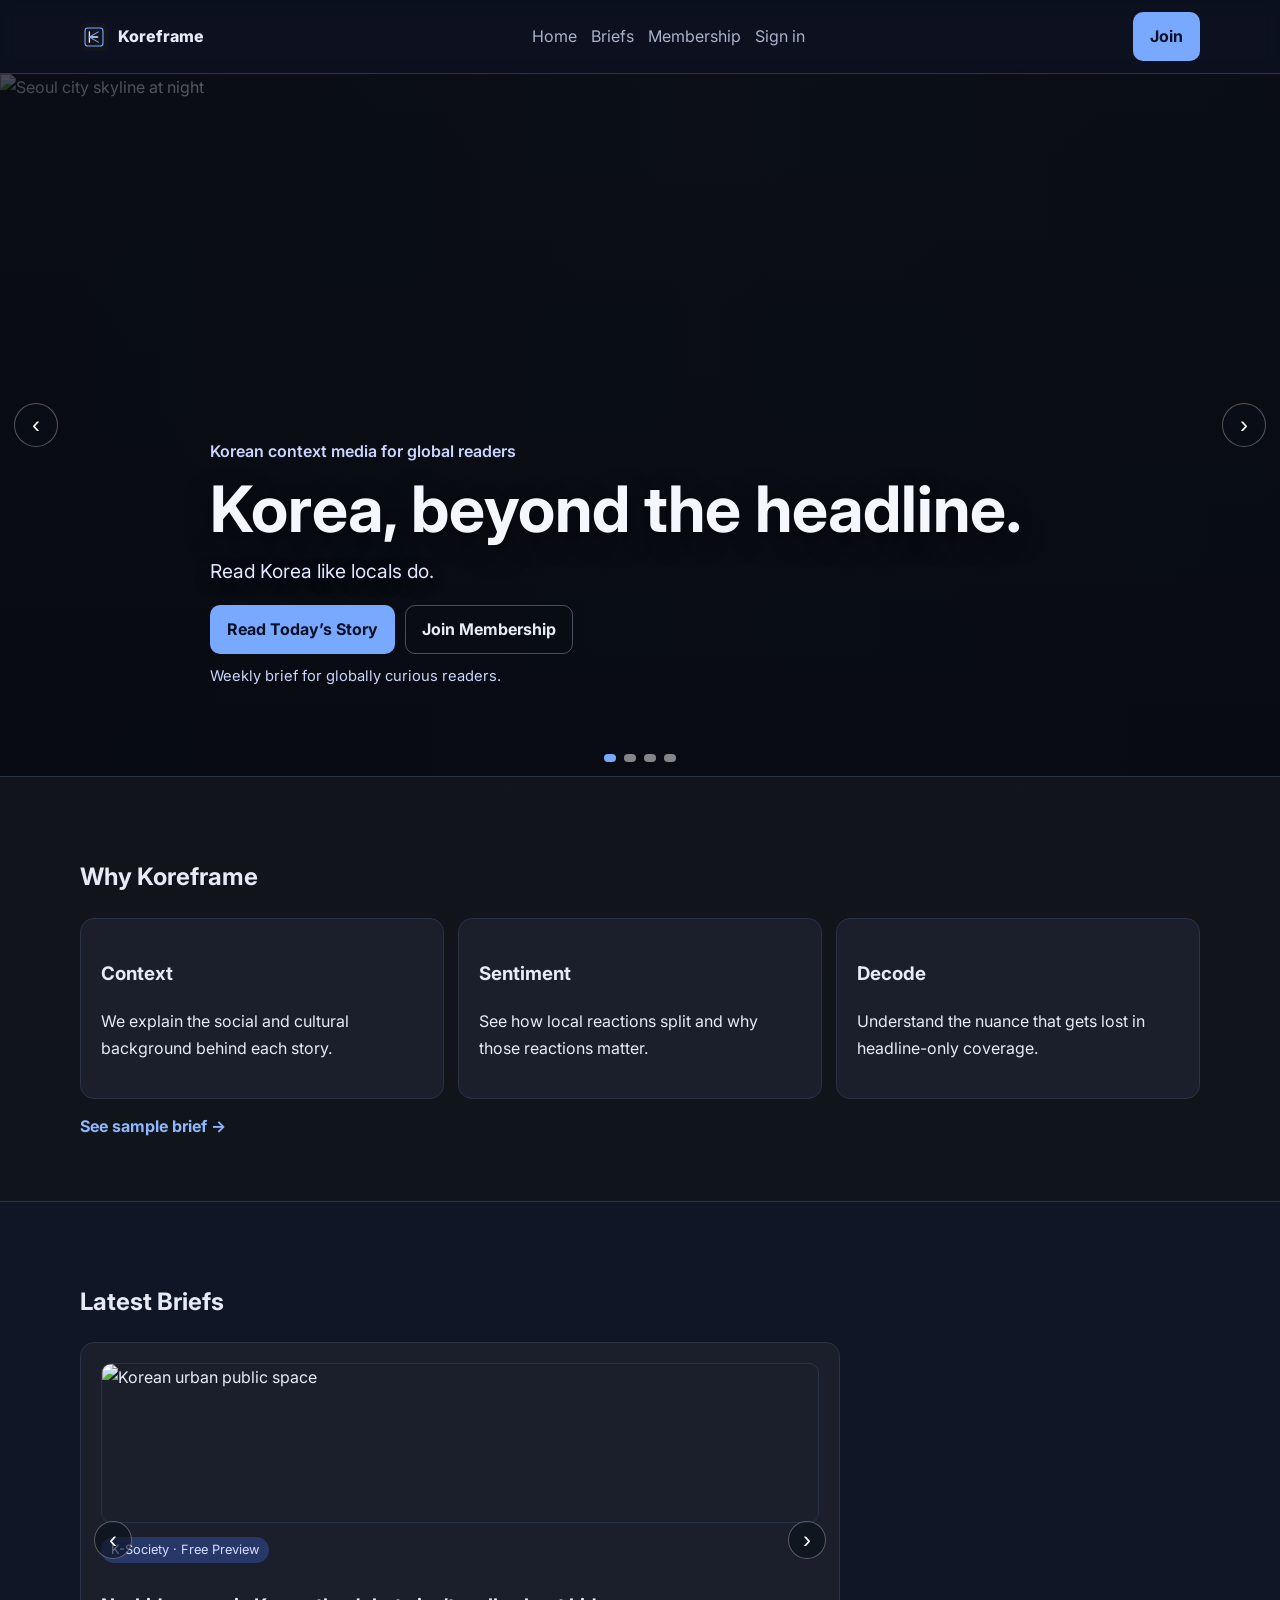
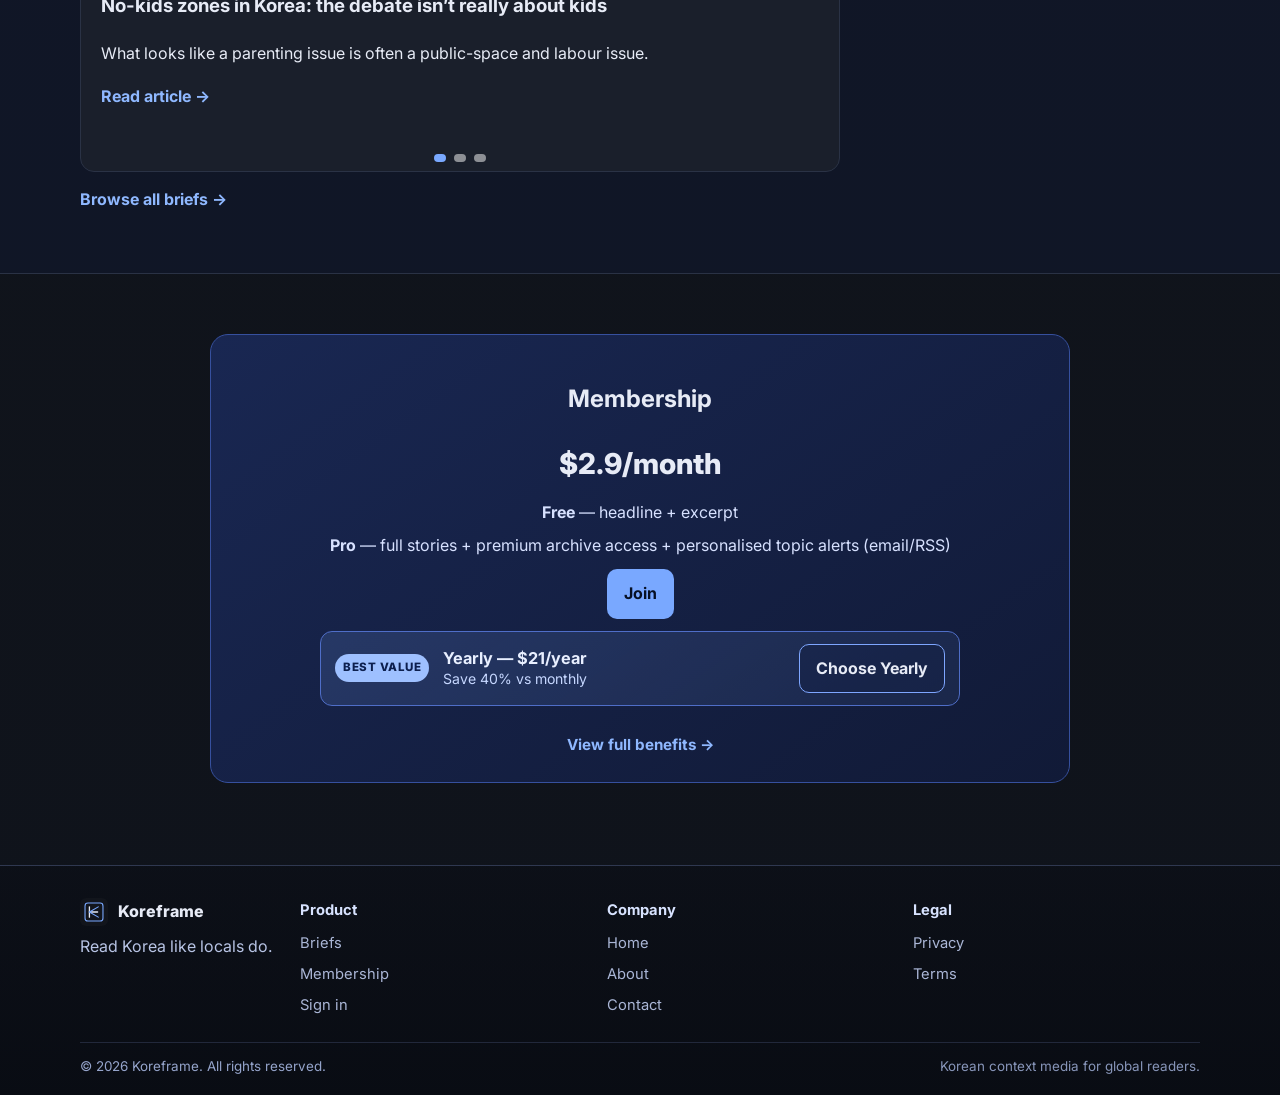
==== commit e5666109: "refactor: rotate latest briefs as whole card slides instead of inner content track" ====
--- a/index.html
+++ b/index.html
@@ -70,8 +70,8 @@
         <div class="container">
           <h2>Latest Briefs</h2>
           <div class="briefs-carousel" id="briefsCarousel">
-            <div class="briefs-track">
-              <article class="post-card brief-slide">
+            <div class="briefs-stack">
+              <article class="post-card brief-slide active">
                 <img class="brief-thumb" src="https://images.unsplash.com/photo-1470229722913-7c0e2dbbafd3?q=80&w=1400&auto=format&fit=crop" alt="Korean urban public space" loading="lazy" />
                 <span class="tag">K-Society · Free Preview</span>
                 <h3>No-kids zones in Korea: the debate isn’t really about kids</h3>
@@ -200,7 +200,6 @@
       (function initBriefsCarousel(){
         const root = document.getElementById('briefsCarousel');
         if (!root) return;
-        const track = root.querySelector('.briefs-track');
         const slides = Array.from(root.querySelectorAll('.brief-slide'));
         const dotsWrap = root.querySelector('.dots');
         const prev = root.querySelector('.prev');
@@ -218,7 +217,7 @@
         const dots = Array.from(root.querySelectorAll('.dot'));
 
         function render(){
-          track.style.transform = `translateX(-${idx * 100}%)`;
+          slides.forEach((el, i) => el.classList.toggle('active', i === idx));
           dots.forEach((d, i) => d.classList.toggle('active', i === idx));
         }
         function go(n){ idx = (n + slides.length) % slides.length; render(); }
@@ -230,7 +229,6 @@
         root.addEventListener('mouseleave', auto);
 
         render();
-        requestAnimationFrame(() => root.classList.add('ready'));
         auto();
       })();
     </script>
--- a/styles.css
+++ b/styles.css
@@ -195,12 +195,24 @@
 
 
 /* latest briefs carousel */
-.briefs-carousel{position:relative;overflow:hidden;border-radius:14px}
-.briefs-track{display:flex;width:100%;transform:translateX(0)}
-.briefs-carousel.ready .briefs-track{transition:transform 620ms cubic-bezier(.22,.61,.36,1)}
-.brief-slide{flex:0 0 100%;margin:0}
+.briefs-carousel{position:relative;max-width:760px}
+.briefs-stack{position:relative;min-height:430px}
+.brief-slide{
+  position:absolute;
+  inset:0;
+  margin:0;
+  opacity:0;
+  transform:translateY(8px);
+  pointer-events:none;
+  transition:opacity .45s ease, transform .45s ease;
+}
+.brief-slide.active{
+  opacity:1;
+  transform:translateY(0);
+  pointer-events:auto;
+}
 #briefs .carousel-btn{width:38px;height:38px;top:46%}
 #briefs .dots{bottom:10px}
-@media (min-width:900px){
-  .briefs-carousel{max-width:760px}
-}
+@media (max-width:860px){
+  .briefs-stack{min-height:455px}
+}
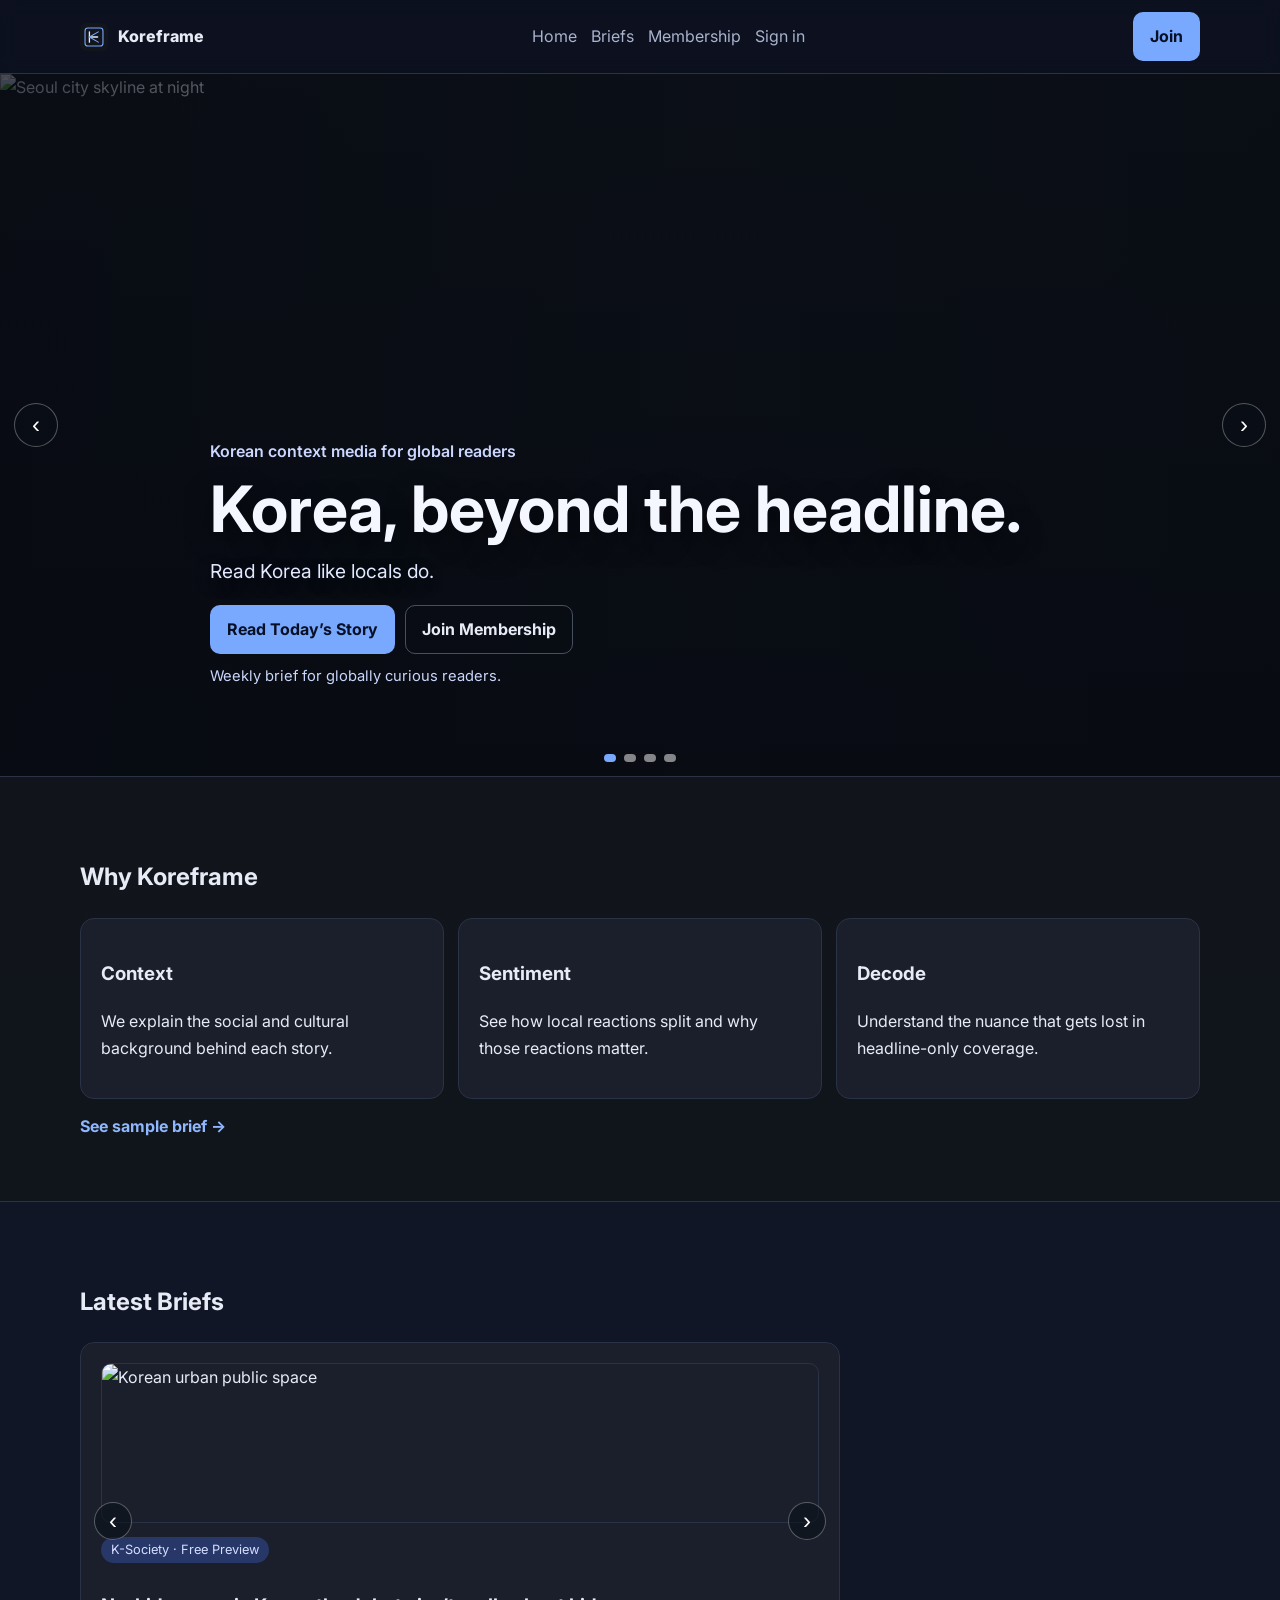
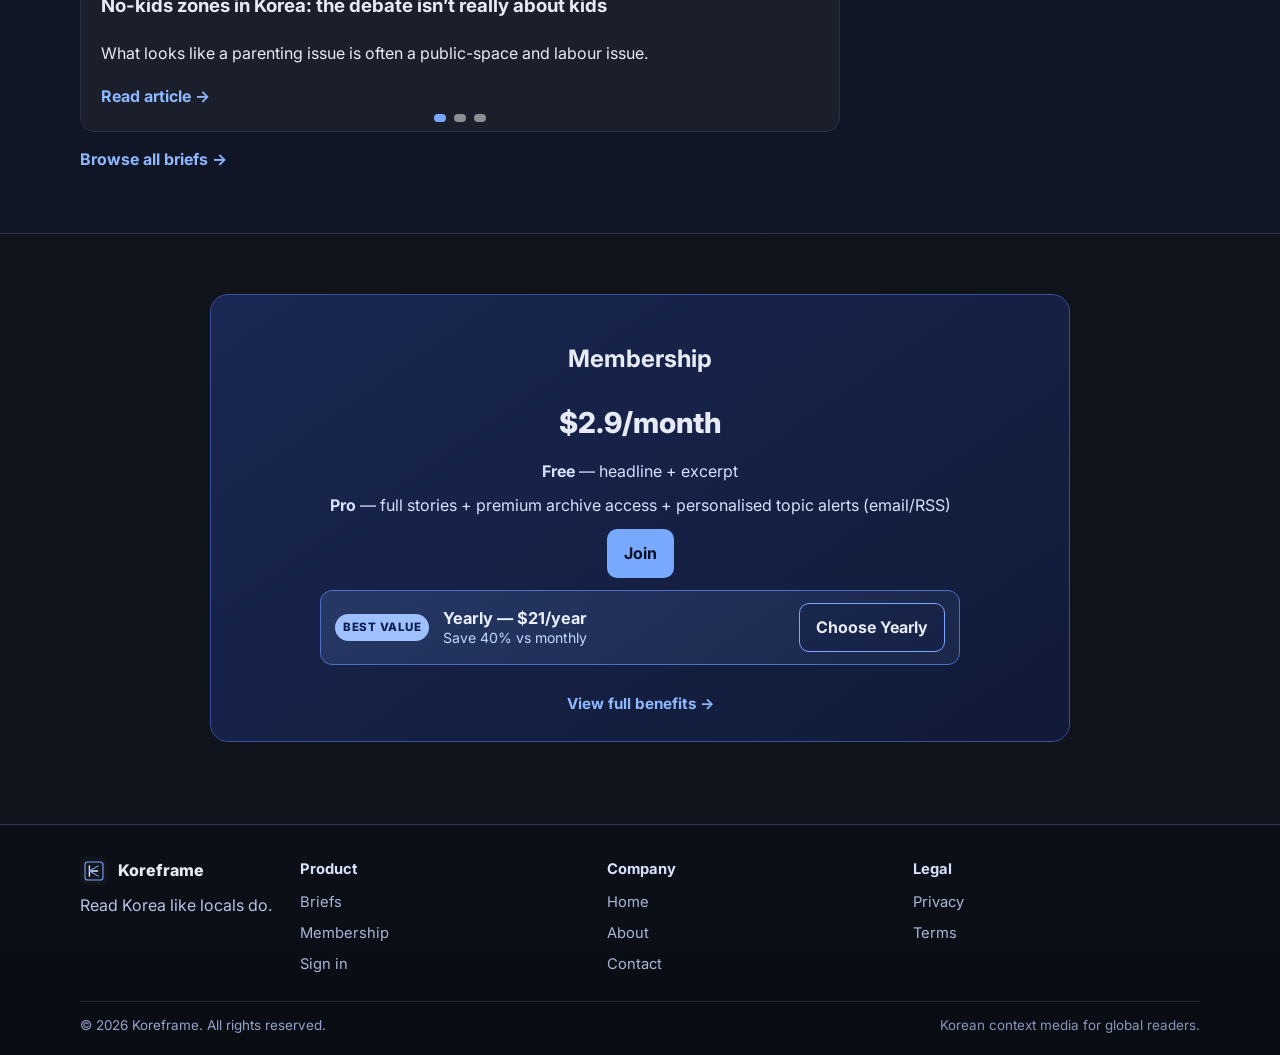
==== commit 4af9dfb8: "style: change latest briefs rotation to left-slide card transition" ====
--- a/index.html
+++ b/index.html
@@ -70,8 +70,8 @@
         <div class="container">
           <h2>Latest Briefs</h2>
           <div class="briefs-carousel" id="briefsCarousel">
-            <div class="briefs-stack">
-              <article class="post-card brief-slide active">
+            <div class="briefs-track">
+              <article class="post-card brief-slide">
                 <img class="brief-thumb" src="https://images.unsplash.com/photo-1470229722913-7c0e2dbbafd3?q=80&w=1400&auto=format&fit=crop" alt="Korean urban public space" loading="lazy" />
                 <span class="tag">K-Society · Free Preview</span>
                 <h3>No-kids zones in Korea: the debate isn’t really about kids</h3>
@@ -200,6 +200,7 @@
       (function initBriefsCarousel(){
         const root = document.getElementById('briefsCarousel');
         if (!root) return;
+        const track = root.querySelector('.briefs-track');
         const slides = Array.from(root.querySelectorAll('.brief-slide'));
         const dotsWrap = root.querySelector('.dots');
         const prev = root.querySelector('.prev');
@@ -217,7 +218,7 @@
         const dots = Array.from(root.querySelectorAll('.dot'));
 
         function render(){
-          slides.forEach((el, i) => el.classList.toggle('active', i === idx));
+          track.style.transform = `translateX(-${idx * 100}%)`;
           dots.forEach((d, i) => d.classList.toggle('active', i === idx));
         }
         function go(n){ idx = (n + slides.length) % slides.length; render(); }
@@ -229,6 +230,7 @@
         root.addEventListener('mouseleave', auto);
 
         render();
+        requestAnimationFrame(() => root.classList.add('ready'));
         auto();
       })();
     </script>
--- a/styles.css
+++ b/styles.css
@@ -195,24 +195,9 @@
 
 
 /* latest briefs carousel */
-.briefs-carousel{position:relative;max-width:760px}
-.briefs-stack{position:relative;min-height:430px}
-.brief-slide{
-  position:absolute;
-  inset:0;
-  margin:0;
-  opacity:0;
-  transform:translateY(8px);
-  pointer-events:none;
-  transition:opacity .45s ease, transform .45s ease;
-}
-.brief-slide.active{
-  opacity:1;
-  transform:translateY(0);
-  pointer-events:auto;
-}
+.briefs-carousel{position:relative;max-width:760px;overflow:hidden;border-radius:14px}
+.briefs-track{display:flex;width:100%;transform:translateX(0)}
+.briefs-carousel.ready .briefs-track{transition:transform 620ms cubic-bezier(.22,.61,.36,1)}
+.brief-slide{flex:0 0 100%;margin:0}
 #briefs .carousel-btn{width:38px;height:38px;top:46%}
 #briefs .dots{bottom:10px}
-@media (max-width:860px){
-  .briefs-stack{min-height:455px}
-}
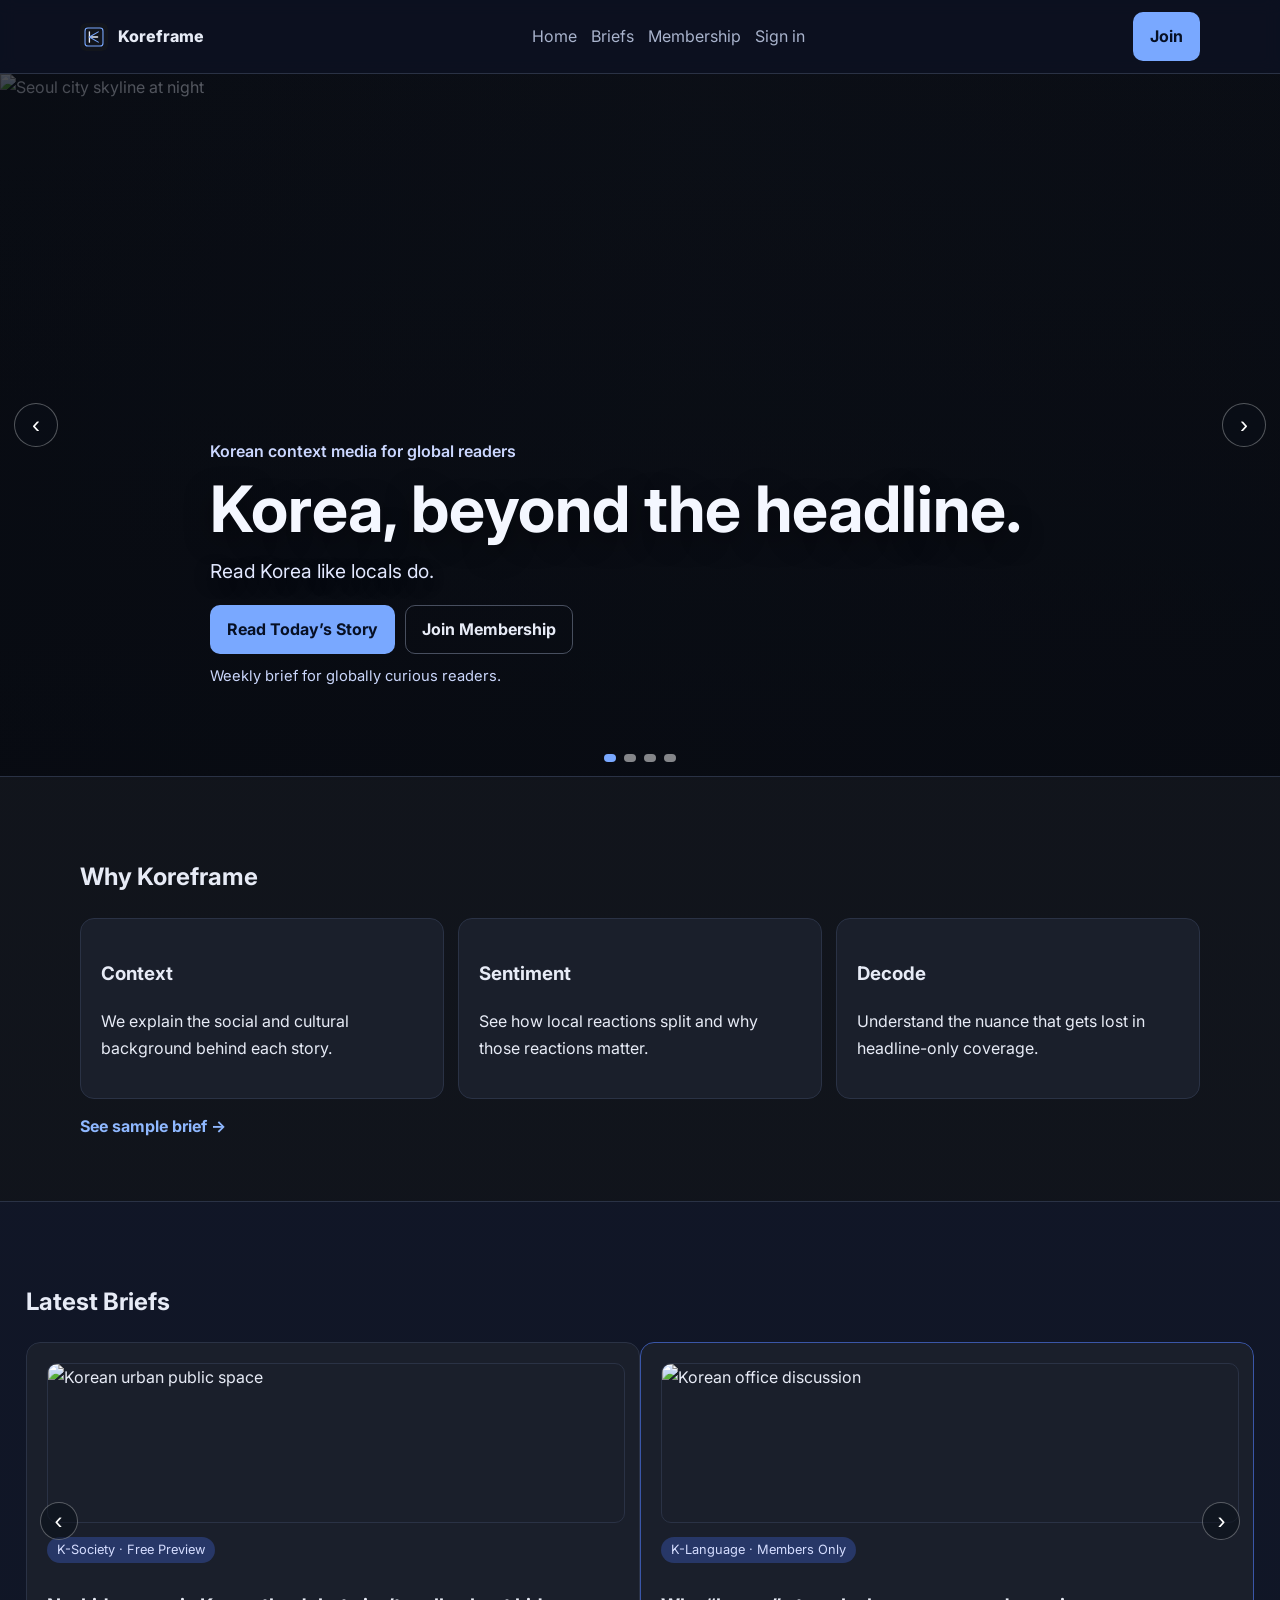
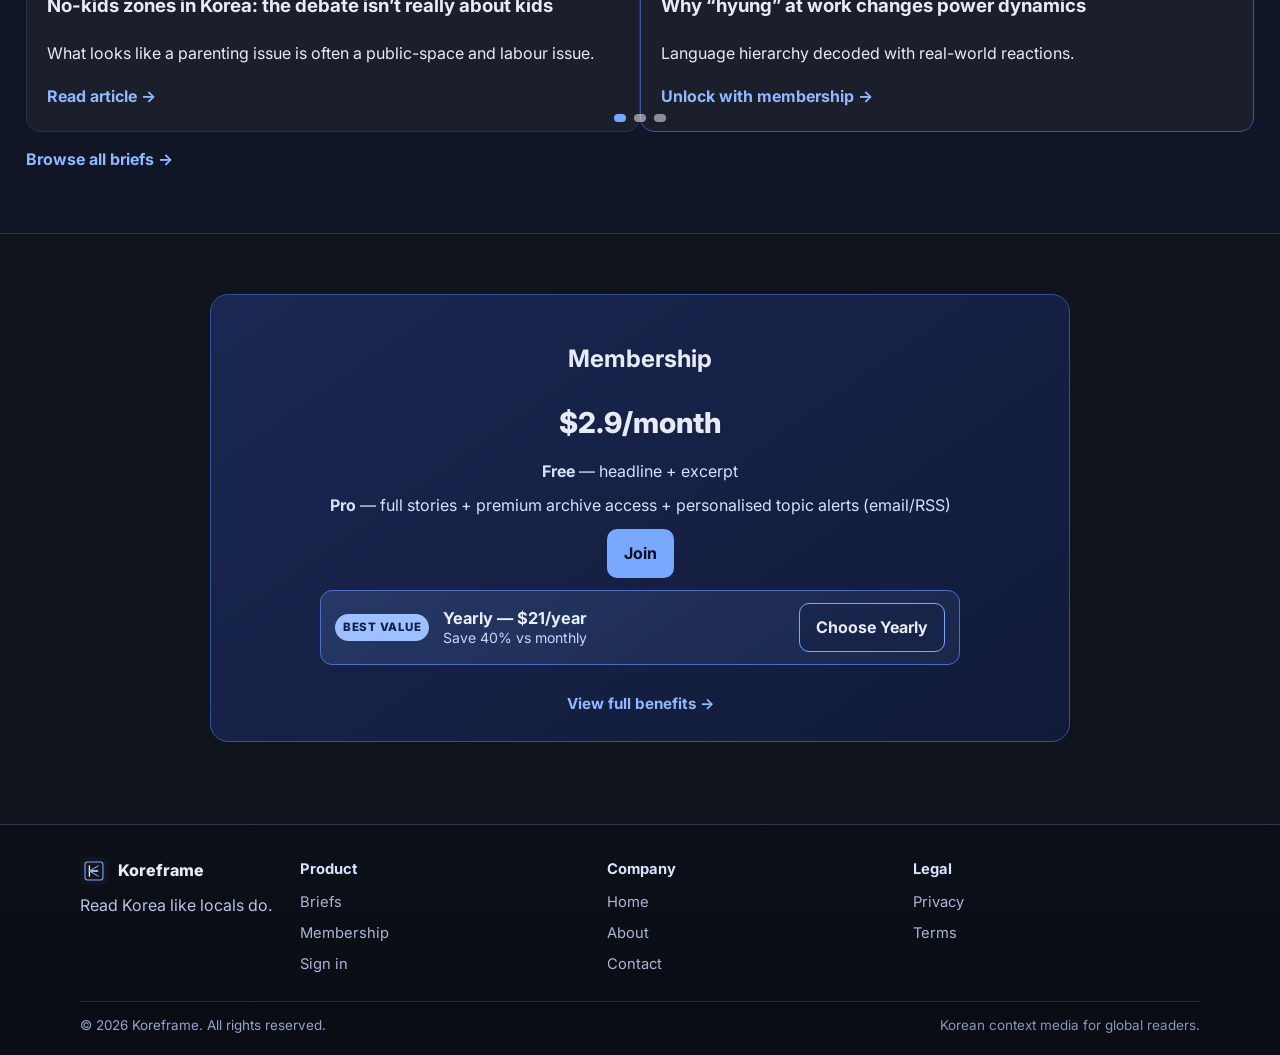
==== commit 030615df: "feat: make latest briefs use wider layout with 2-up cards and one-card left shift rotation" ====
--- a/index.html
+++ b/index.html
@@ -67,7 +67,7 @@
       </section>
 
       <section id="briefs" class="section alt">
-        <div class="container">
+        <div class="container container-wide">
           <h2>Latest Briefs</h2>
           <div class="briefs-carousel" id="briefsCarousel">
             <div class="briefs-track">
@@ -91,6 +91,13 @@
                 <h3>Why convenience store collabs sell out in hours</h3>
                 <p>From fandom behaviour to scarcity marketing, decoded in one brief.</p>
                 <a href="article-uk.html">Read article →</a>
+              </article>
+              <article class="post-card premium brief-slide">
+                <img class="brief-thumb" src="https://images.unsplash.com/photo-1460353581641-37baddab0fa2?q=80&w=1400&auto=format&fit=crop" alt="Korean city crowd" loading="lazy" />
+                <span class="tag">K-Society · Members Only</span>
+                <h3>How Korean comment threads split by generation</h3>
+                <p>A deeper look at sentiment clusters behind recurring social debates.</p>
+                <a href="membership.html">Unlock with membership →</a>
               </article>
             </div>
             <button class="carousel-btn prev" aria-label="Previous brief">‹</button>
@@ -207,29 +214,54 @@
         const next = root.querySelector('.next');
         let idx = 0;
         let timer;
-
-        slides.forEach((_, i) => {
-          const b = document.createElement('button');
-          b.className = 'dot' + (i === 0 ? ' active' : '');
-          b.setAttribute('aria-label', 'Go to brief ' + (i + 1));
-          b.addEventListener('click', () => go(i));
-          dotsWrap.appendChild(b);
-        });
-        const dots = Array.from(root.querySelectorAll('.dot'));
+        let slidesPerView = window.innerWidth >= 980 ? 2 : 1;
+        let maxIndex = Math.max(0, slides.length - slidesPerView);
+
+        function rebuildDots(){
+          dotsWrap.innerHTML = '';
+          for (let i = 0; i <= maxIndex; i++) {
+            const b = document.createElement('button');
+            b.className = 'dot' + (i === idx ? ' active' : '');
+            b.setAttribute('aria-label', 'Go to briefs set ' + (i + 1));
+            b.addEventListener('click', () => go(i));
+            dotsWrap.appendChild(b);
+          }
+        }
 
         function render(){
-          track.style.transform = `translateX(-${idx * 100}%)`;
+          const shift = (100 / slidesPerView) * idx;
+          track.style.transform = `translateX(-${shift}%)`;
+          const dots = Array.from(root.querySelectorAll('.dot'));
           dots.forEach((d, i) => d.classList.toggle('active', i === idx));
         }
-        function go(n){ idx = (n + slides.length) % slides.length; render(); }
-        function auto(){ clearInterval(timer); timer = setInterval(() => go(idx + 1), 5000); }
+
+        function recalc(){
+          slidesPerView = window.innerWidth >= 980 ? 2 : 1;
+          maxIndex = Math.max(0, slides.length - slidesPerView);
+          if (idx > maxIndex) idx = 0;
+          rebuildDots();
+          render();
+        }
+
+        function go(n){
+          if (n < 0) idx = maxIndex;
+          else if (n > maxIndex) idx = 0;
+          else idx = n;
+          render();
+        }
+
+        function auto(){
+          clearInterval(timer);
+          timer = setInterval(() => go(idx + 1), 5200);
+        }
 
         prev.addEventListener('click', () => { go(idx - 1); auto(); });
         next.addEventListener('click', () => { go(idx + 1); auto(); });
         root.addEventListener('mouseenter', () => clearInterval(timer));
         root.addEventListener('mouseleave', auto);
-
-        render();
+        window.addEventListener('resize', recalc);
+
+        recalc();
         requestAnimationFrame(() => root.classList.add('ready'));
         auto();
       })();
--- a/styles.css
+++ b/styles.css
@@ -54,6 +54,10 @@
 .fade{height:240px;background:linear-gradient(180deg,rgba(18,21,28,0),rgba(186,193,210,.72));border-radius:0 0 10px 10px}
 .paywall-box{text-align:center;margin-top:-190px}.btn-pay{width:min(320px,86%);height:52px;border-radius:9px;border:0;font-weight:800}.membership-copy{margin:12px 0 14px;color:#7ecaff;font-weight:800;line-height:1.7}.membership-copy.top{margin-top:0}.btn-pay.primary{background:#060606;color:#fff;width:min(280px,86%)}
 
+@media (max-width:980px){
+  .brief-slide{flex:0 0 100%;padding-right:0}
+}
+
 @media (max-width:860px){
   nav{display:none}
   .grid-3,.grid-2{grid-template-columns:1fr}
@@ -75,6 +79,10 @@
 .plan-list { margin:0 0 16px 18px; color:#d8e0ff; }
 .plan-list li { margin:6px 0; }
 .plan-card.featured { border-color:#4c6ac2; box-shadow:0 0 0 1px rgba(121,168,255,.2) inset; }
+@media (max-width:980px){
+  .brief-slide{flex:0 0 100%;padding-right:0}
+}
+
 @media (max-width:860px){ .pricing-grid{ grid-template-columns:1fr; } }
 
 
@@ -87,6 +95,10 @@
 .footer-links{display:flex;flex-wrap:wrap;gap:12px}
 .footer-links a{text-decoration:none;color:var(--muted)}
 .footer-links a:hover{color:#fff}
+@media (max-width:980px){
+  .brief-slide{flex:0 0 100%;padding-right:0}
+}
+
 @media (max-width:860px){.footer-inner{flex-direction:column}}
 
 
@@ -116,6 +128,10 @@
 .annual-text strong{font-size:1.02rem}
 .annual-text span{font-size:.88rem;color:#c6d7ff}
 .annual-btn{white-space:nowrap;border-color:#7ea6ff;background:rgba(12,24,58,.28)}
+@media (max-width:980px){
+  .brief-slide{flex:0 0 100%;padding-right:0}
+}
+
 @media (max-width:860px){
   .annual-highlight{flex-direction:column;align-items:flex-start}
   .annual-btn{width:100%}
@@ -160,6 +176,10 @@
 }
 .footer-note{opacity:.9}
 
+@media (max-width:980px){
+  .brief-slide{flex:0 0 100%;padding-right:0}
+}
+
 @media (max-width:860px){
   .footer-top{flex-direction:column}
   .footer-cols{grid-template-columns:repeat(2,minmax(120px,1fr));width:100%}
@@ -195,9 +215,11 @@
 
 
 /* latest briefs carousel */
-.briefs-carousel{position:relative;max-width:760px;overflow:hidden;border-radius:14px}
+.briefs-carousel{position:relative;overflow:hidden;border-radius:14px}
 .briefs-track{display:flex;width:100%;transform:translateX(0)}
 .briefs-carousel.ready .briefs-track{transition:transform 620ms cubic-bezier(.22,.61,.36,1)}
-.brief-slide{flex:0 0 100%;margin:0}
+.brief-slide{flex:0 0 50%;padding-right:14px;margin:0}
 #briefs .carousel-btn{width:38px;height:38px;top:46%}
 #briefs .dots{bottom:10px}
+
+.container-wide{width:min(1400px,96%)}
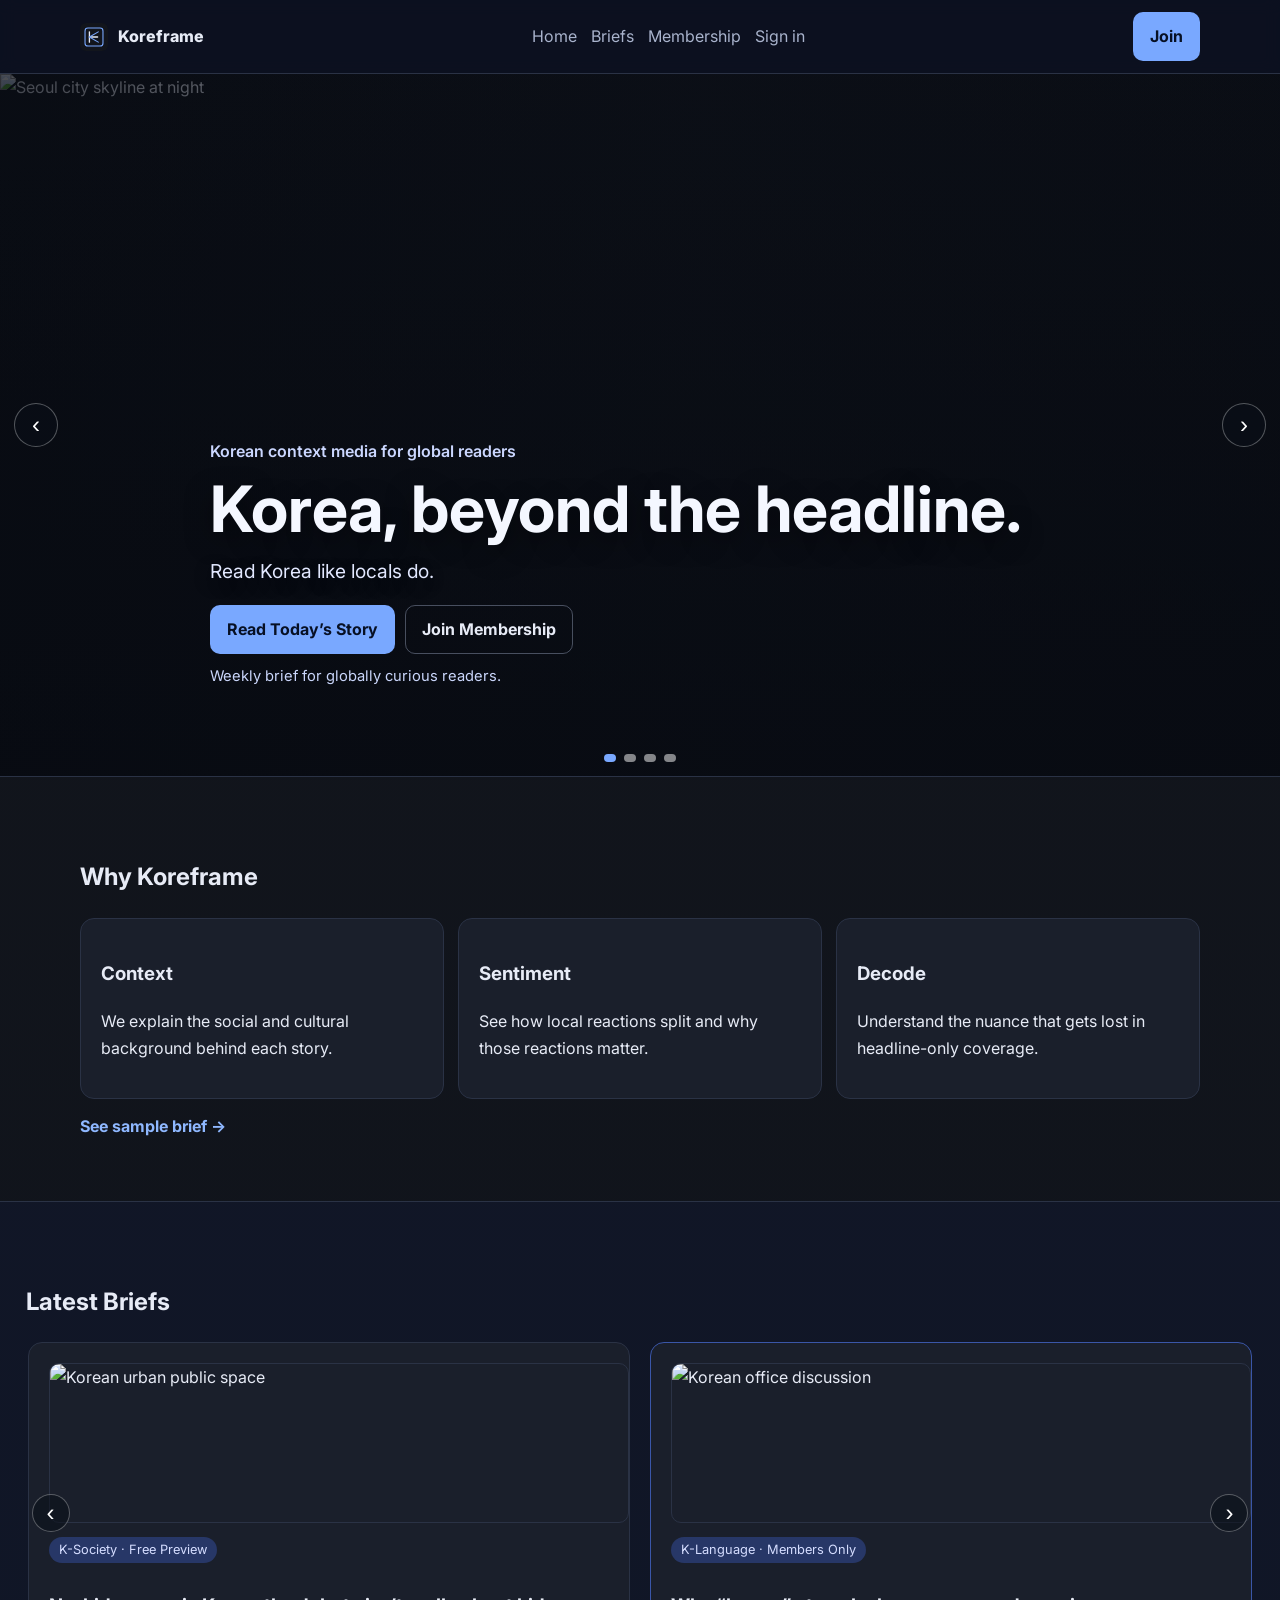
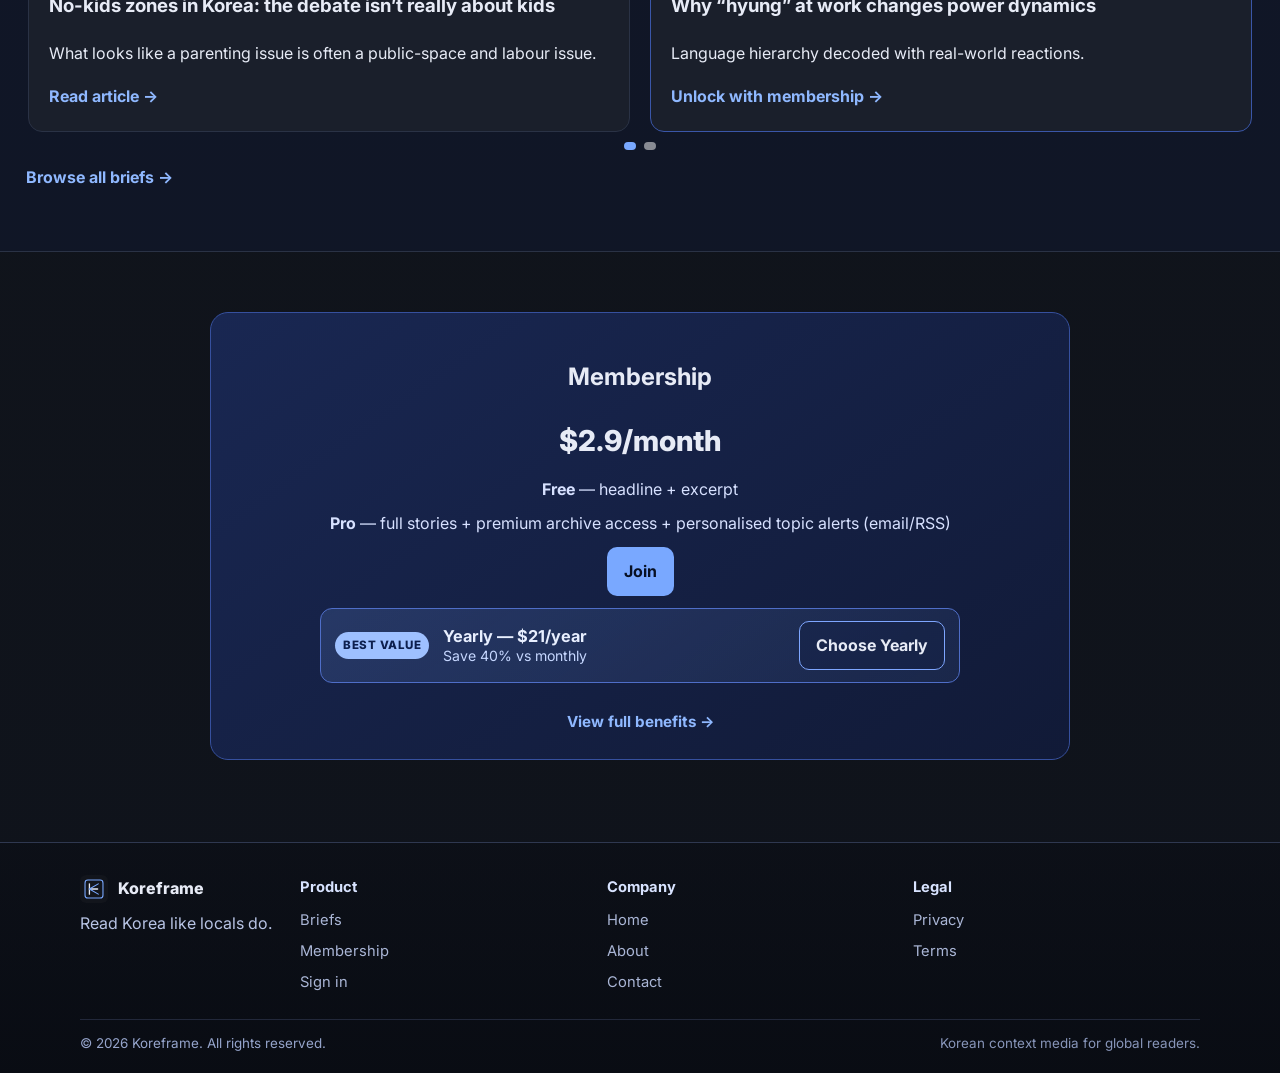
==== commit 8ef9ad76: "fix: improve latest briefs card spacing/clipping and simplify to 3 slides (2-up rotation)" ====
--- a/index.html
+++ b/index.html
@@ -92,13 +92,6 @@
                 <p>From fandom behaviour to scarcity marketing, decoded in one brief.</p>
                 <a href="article-uk.html">Read article →</a>
               </article>
-              <article class="post-card premium brief-slide">
-                <img class="brief-thumb" src="https://images.unsplash.com/photo-1460353581641-37baddab0fa2?q=80&w=1400&auto=format&fit=crop" alt="Korean city crowd" loading="lazy" />
-                <span class="tag">K-Society · Members Only</span>
-                <h3>How Korean comment threads split by generation</h3>
-                <p>A deeper look at sentiment clusters behind recurring social debates.</p>
-                <a href="membership.html">Unlock with membership →</a>
-              </article>
             </div>
             <button class="carousel-btn prev" aria-label="Previous brief">‹</button>
             <button class="carousel-btn next" aria-label="Next brief">›</button>
--- a/styles.css
+++ b/styles.css
@@ -215,11 +215,14 @@
 
 
 /* latest briefs carousel */
-.briefs-carousel{position:relative;overflow:hidden;border-radius:14px}
-.briefs-track{display:flex;width:100%;transform:translateX(0)}
+.briefs-carousel{position:relative;overflow:hidden;border-radius:14px;padding-bottom:0}
+.briefs-track{display:flex;column-gap:20px;width:100%;transform:translateX(0);overflow:visible;border-radius:14px;padding:0 2px}
 .briefs-carousel.ready .briefs-track{transition:transform 620ms cubic-bezier(.22,.61,.36,1)}
-.brief-slide{flex:0 0 50%;padding-right:14px;margin:0}
-#briefs .carousel-btn{width:38px;height:38px;top:46%}
-#briefs .dots{bottom:10px}
+.brief-slide{flex:0 0 calc((100% - 20px)/2);padding-right:0;margin:0}
+#briefs .carousel-btn{width:38px;height:38px;top:42%}
+#briefs .dots{position:static;left:auto;bottom:auto;transform:none;justify-content:center;margin-top:10px}
 
 .container-wide{width:min(1400px,96%)}
+
+#briefs .carousel-btn.prev{left:6px}
+#briefs .carousel-btn.next{right:6px}
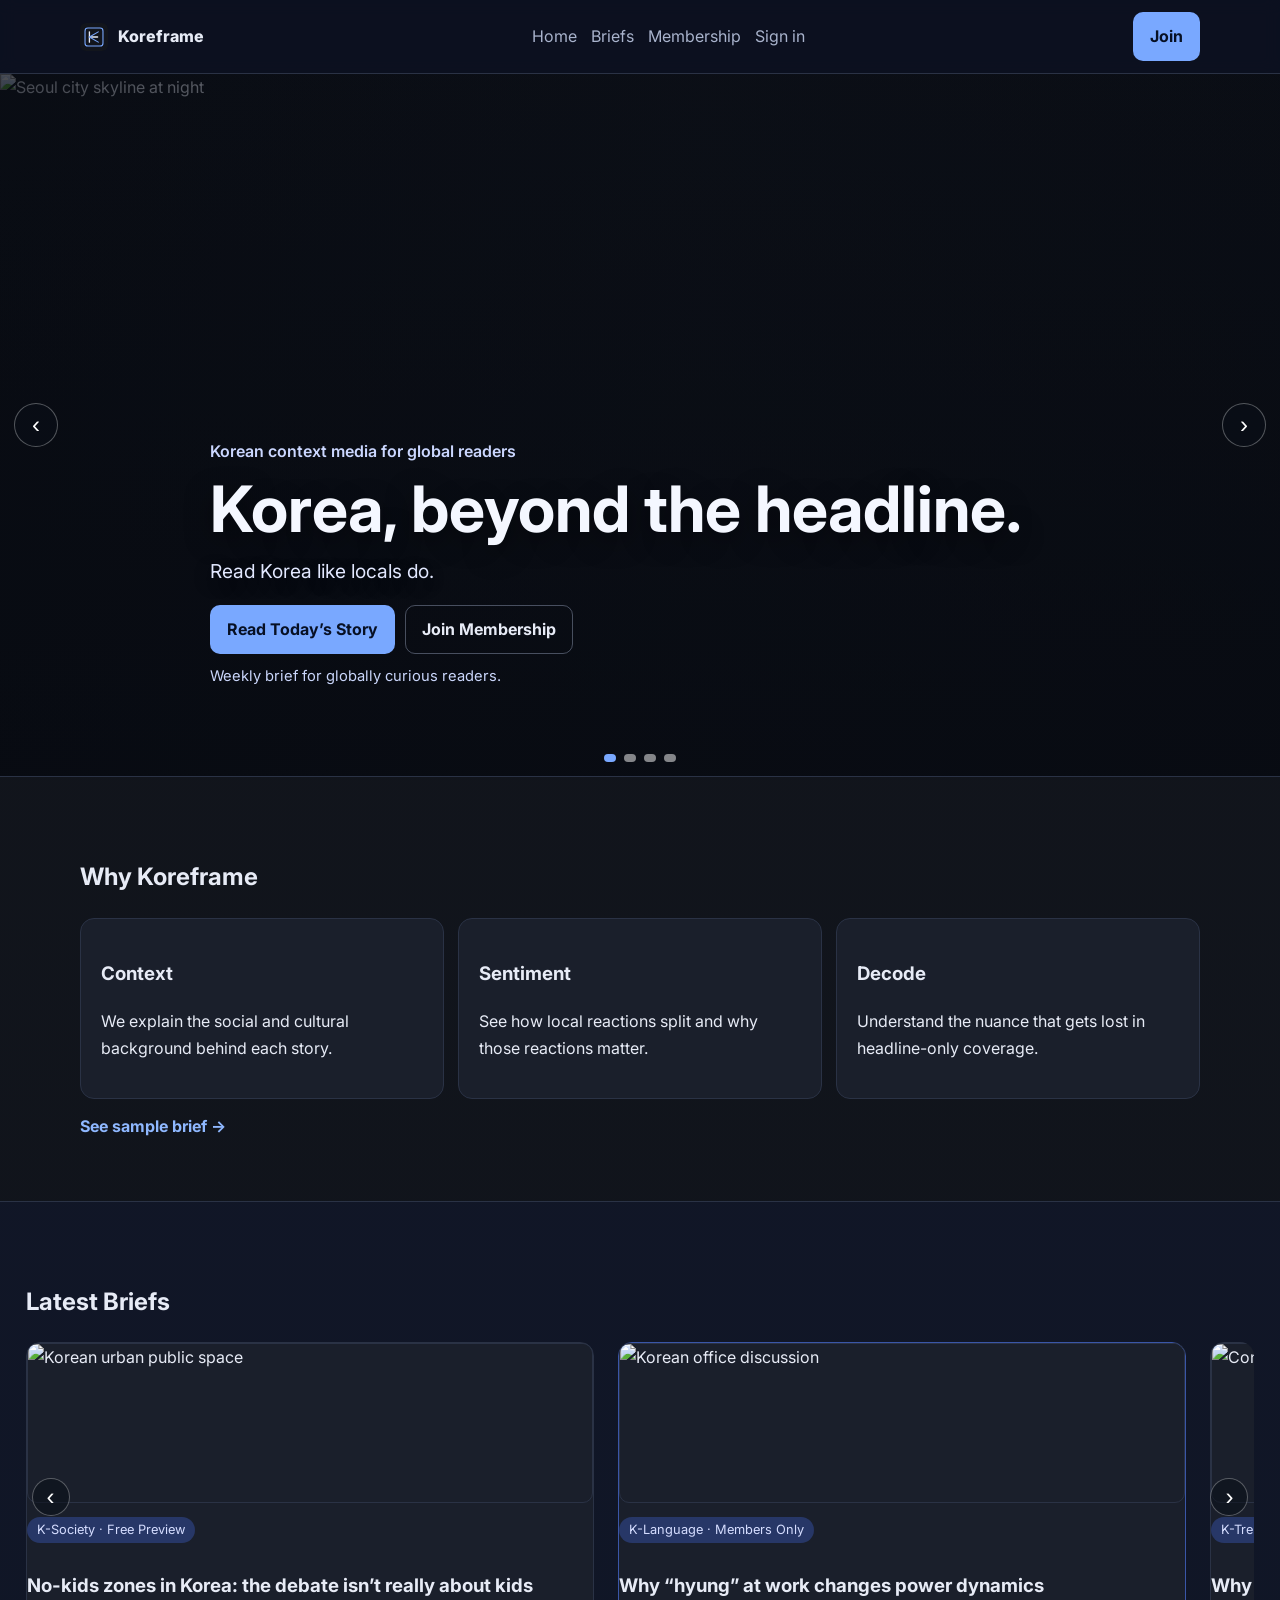
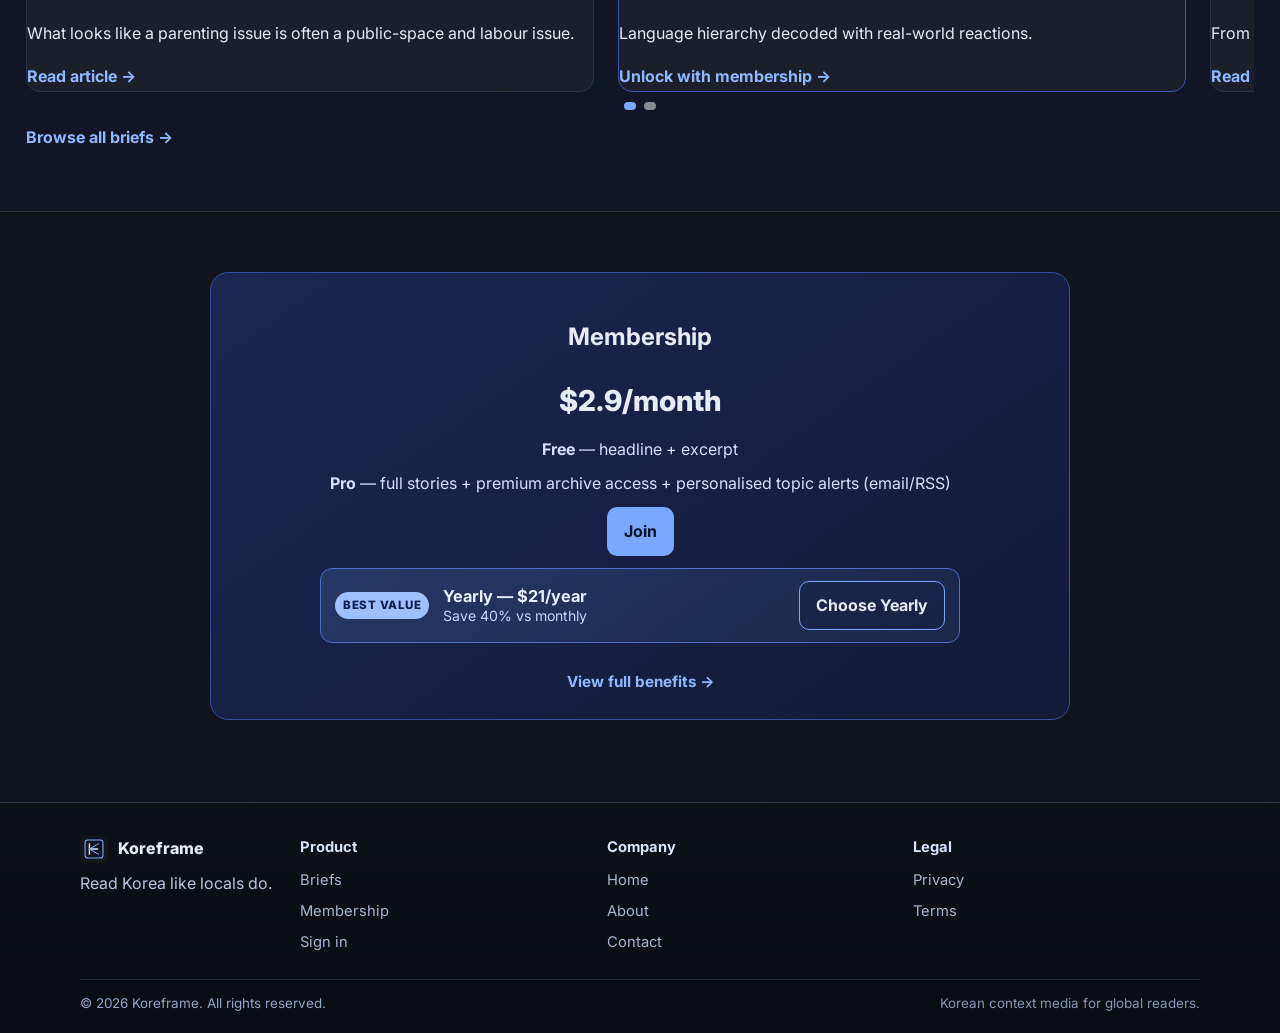
==== commit 8ea57412: "fix: enforce clear gap between latest brief cards using px-offset carousel and wider gutter" ====
--- a/index.html
+++ b/index.html
@@ -222,8 +222,9 @@
         }
 
         function render(){
-          const shift = (100 / slidesPerView) * idx;
-          track.style.transform = `translateX(-${shift}%)`;
+          const target = slides[idx];
+          const x = target ? target.offsetLeft : 0;
+          track.style.transform = `translateX(-${x}px)`;
           const dots = Array.from(root.querySelectorAll('.dot'));
           dots.forEach((d, i) => d.classList.toggle('active', i === idx));
         }
--- a/styles.css
+++ b/styles.css
@@ -55,7 +55,7 @@
 .paywall-box{text-align:center;margin-top:-190px}.btn-pay{width:min(320px,86%);height:52px;border-radius:9px;border:0;font-weight:800}.membership-copy{margin:12px 0 14px;color:#7ecaff;font-weight:800;line-height:1.7}.membership-copy.top{margin-top:0}.btn-pay.primary{background:#060606;color:#fff;width:min(280px,86%)}
 
 @media (max-width:980px){
-  .brief-slide{flex:0 0 100%;padding-right:0}
+  .brief-slide{flex:0 0 min(100%, 760px);min-width:0;padding:0}
 }
 
 @media (max-width:860px){
@@ -80,7 +80,7 @@
 .plan-list li { margin:6px 0; }
 .plan-card.featured { border-color:#4c6ac2; box-shadow:0 0 0 1px rgba(121,168,255,.2) inset; }
 @media (max-width:980px){
-  .brief-slide{flex:0 0 100%;padding-right:0}
+  .brief-slide{flex:0 0 min(100%, 760px);min-width:0;padding:0}
 }
 
 @media (max-width:860px){ .pricing-grid{ grid-template-columns:1fr; } }
@@ -96,7 +96,7 @@
 .footer-links a{text-decoration:none;color:var(--muted)}
 .footer-links a:hover{color:#fff}
 @media (max-width:980px){
-  .brief-slide{flex:0 0 100%;padding-right:0}
+  .brief-slide{flex:0 0 min(100%, 760px);min-width:0;padding:0}
 }
 
 @media (max-width:860px){.footer-inner{flex-direction:column}}
@@ -129,7 +129,7 @@
 .annual-text span{font-size:.88rem;color:#c6d7ff}
 .annual-btn{white-space:nowrap;border-color:#7ea6ff;background:rgba(12,24,58,.28)}
 @media (max-width:980px){
-  .brief-slide{flex:0 0 100%;padding-right:0}
+  .brief-slide{flex:0 0 min(100%, 760px);min-width:0;padding:0}
 }
 
 @media (max-width:860px){
@@ -177,7 +177,7 @@
 .footer-note{opacity:.9}
 
 @media (max-width:980px){
-  .brief-slide{flex:0 0 100%;padding-right:0}
+  .brief-slide{flex:0 0 min(100%, 760px);min-width:0;padding:0}
 }
 
 @media (max-width:860px){
@@ -216,13 +216,13 @@
 
 /* latest briefs carousel */
 .briefs-carousel{position:relative;overflow:hidden;border-radius:14px;padding-bottom:0}
-.briefs-track{display:flex;column-gap:20px;width:100%;transform:translateX(0);overflow:visible;border-radius:14px;padding:0 2px}
+.briefs-track{display:flex;gap:24px;width:max-content;transform:translateX(0);overflow:visible;border-radius:14px;padding:0 2px}
 .briefs-carousel.ready .briefs-track{transition:transform 620ms cubic-bezier(.22,.61,.36,1)}
-.brief-slide{flex:0 0 calc((100% - 20px)/2);padding-right:0;margin:0}
+.brief-slide{flex:0 0 calc((100vw - 120px - 24px)/2);max-width:620px;min-width:420px;padding:0;margin:0}
 #briefs .carousel-btn{width:38px;height:38px;top:42%}
 #briefs .dots{position:static;left:auto;bottom:auto;transform:none;justify-content:center;margin-top:10px}
 
-.container-wide{width:min(1400px,96%)}
+.container-wide{width:min(1440px,96%)}
 
 #briefs .carousel-btn.prev{left:6px}
 #briefs .carousel-btn.next{right:6px}
